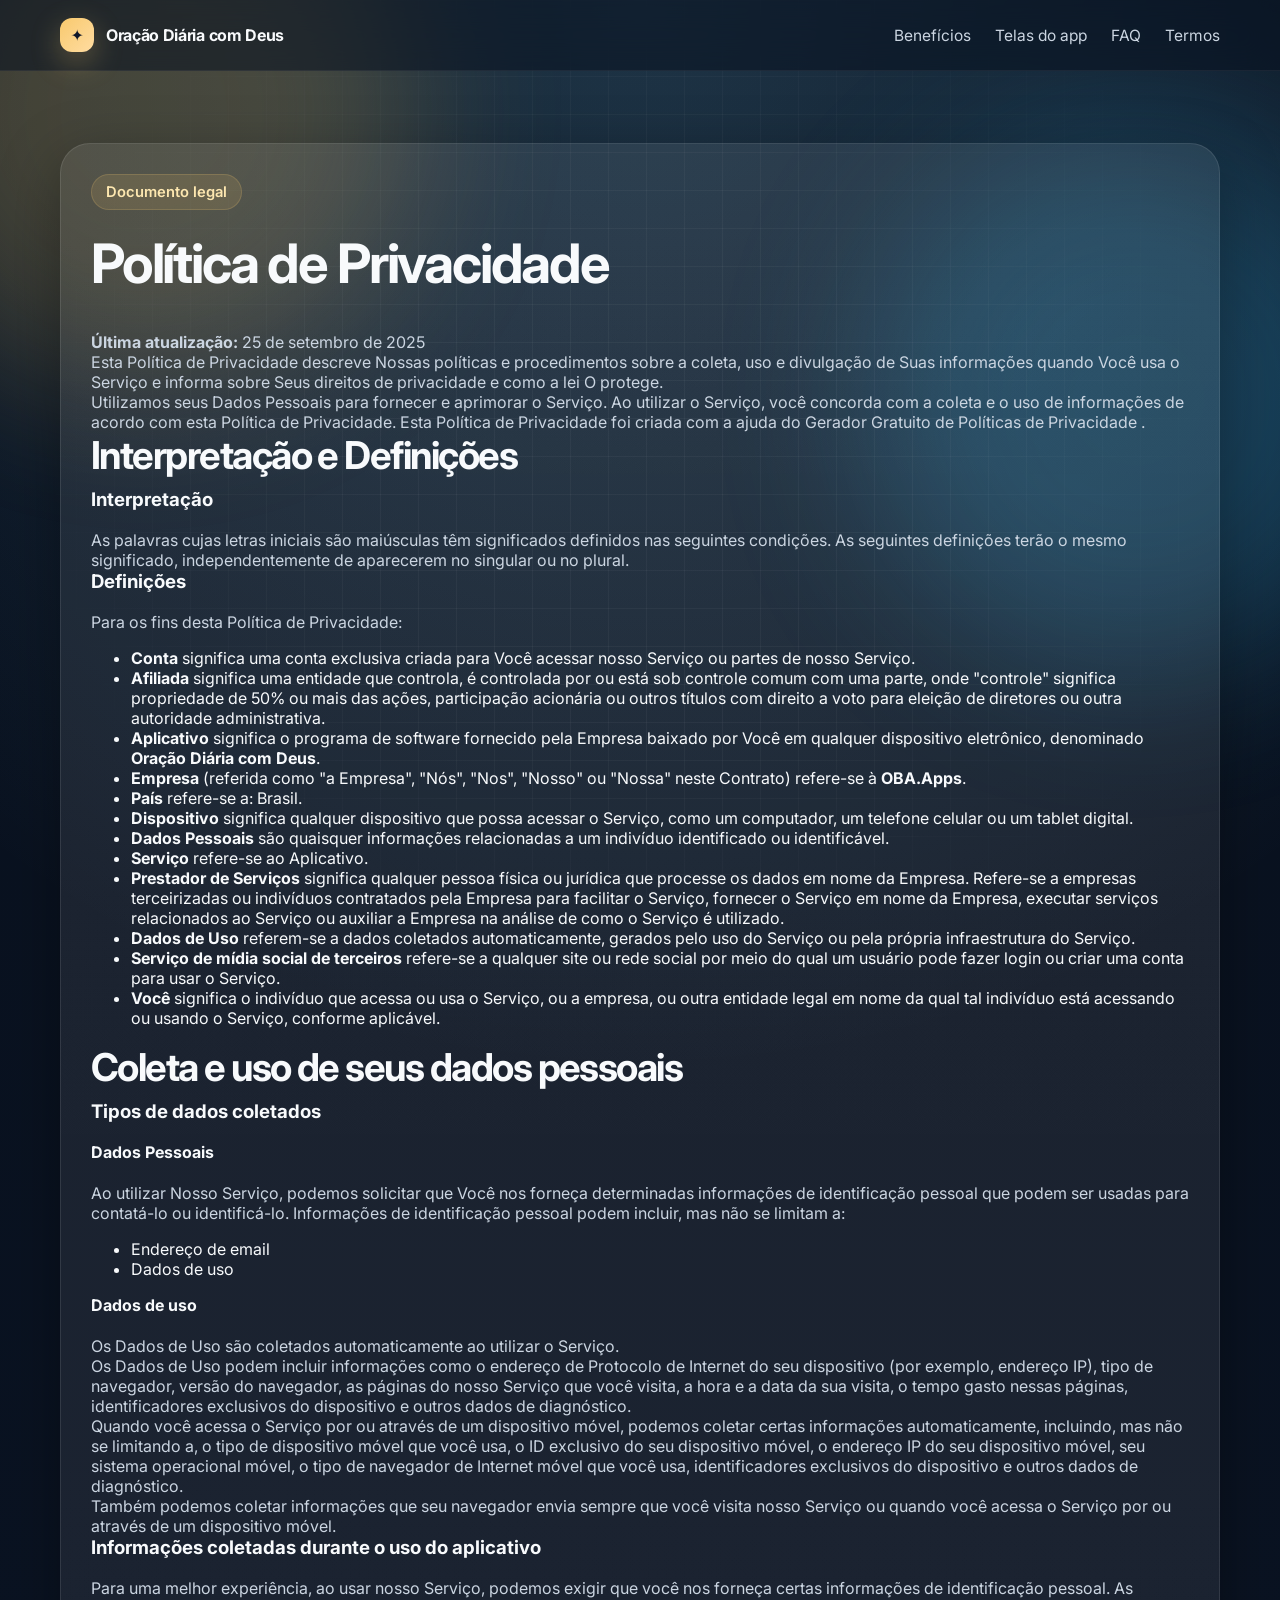
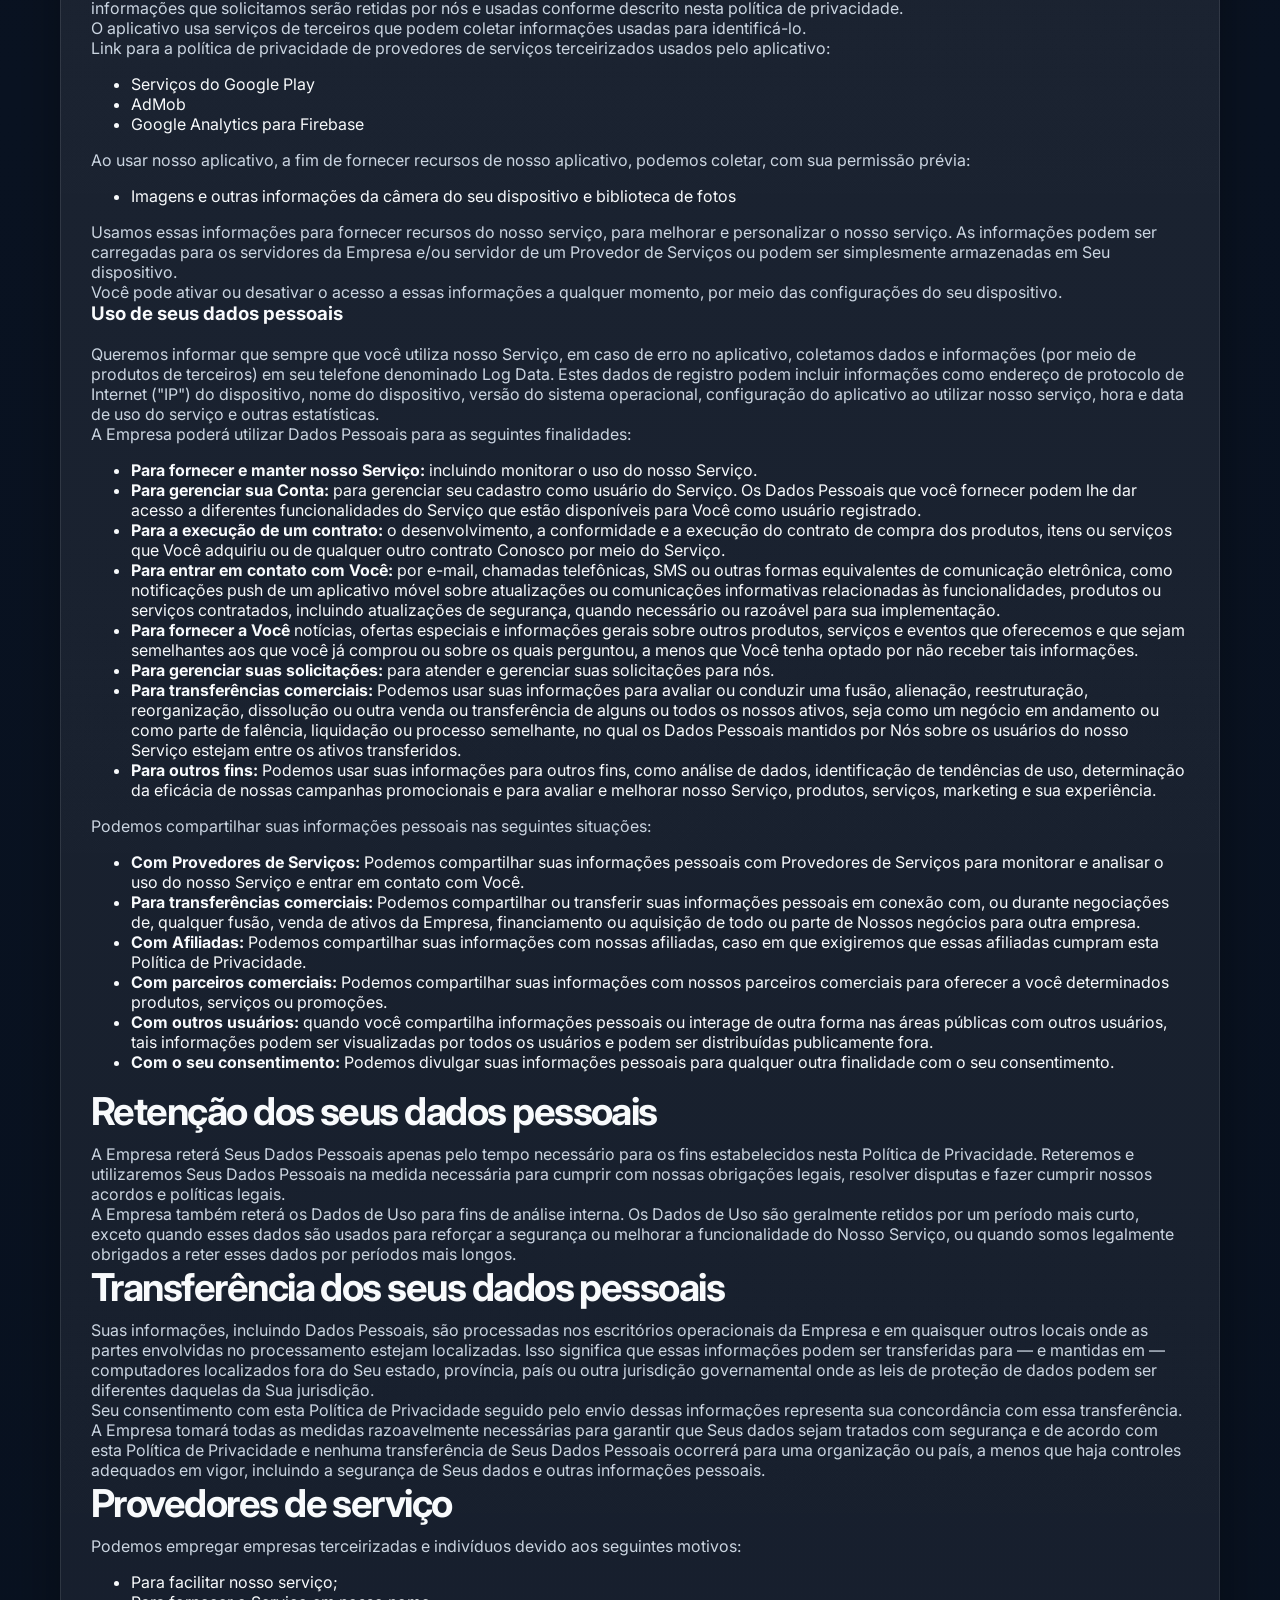
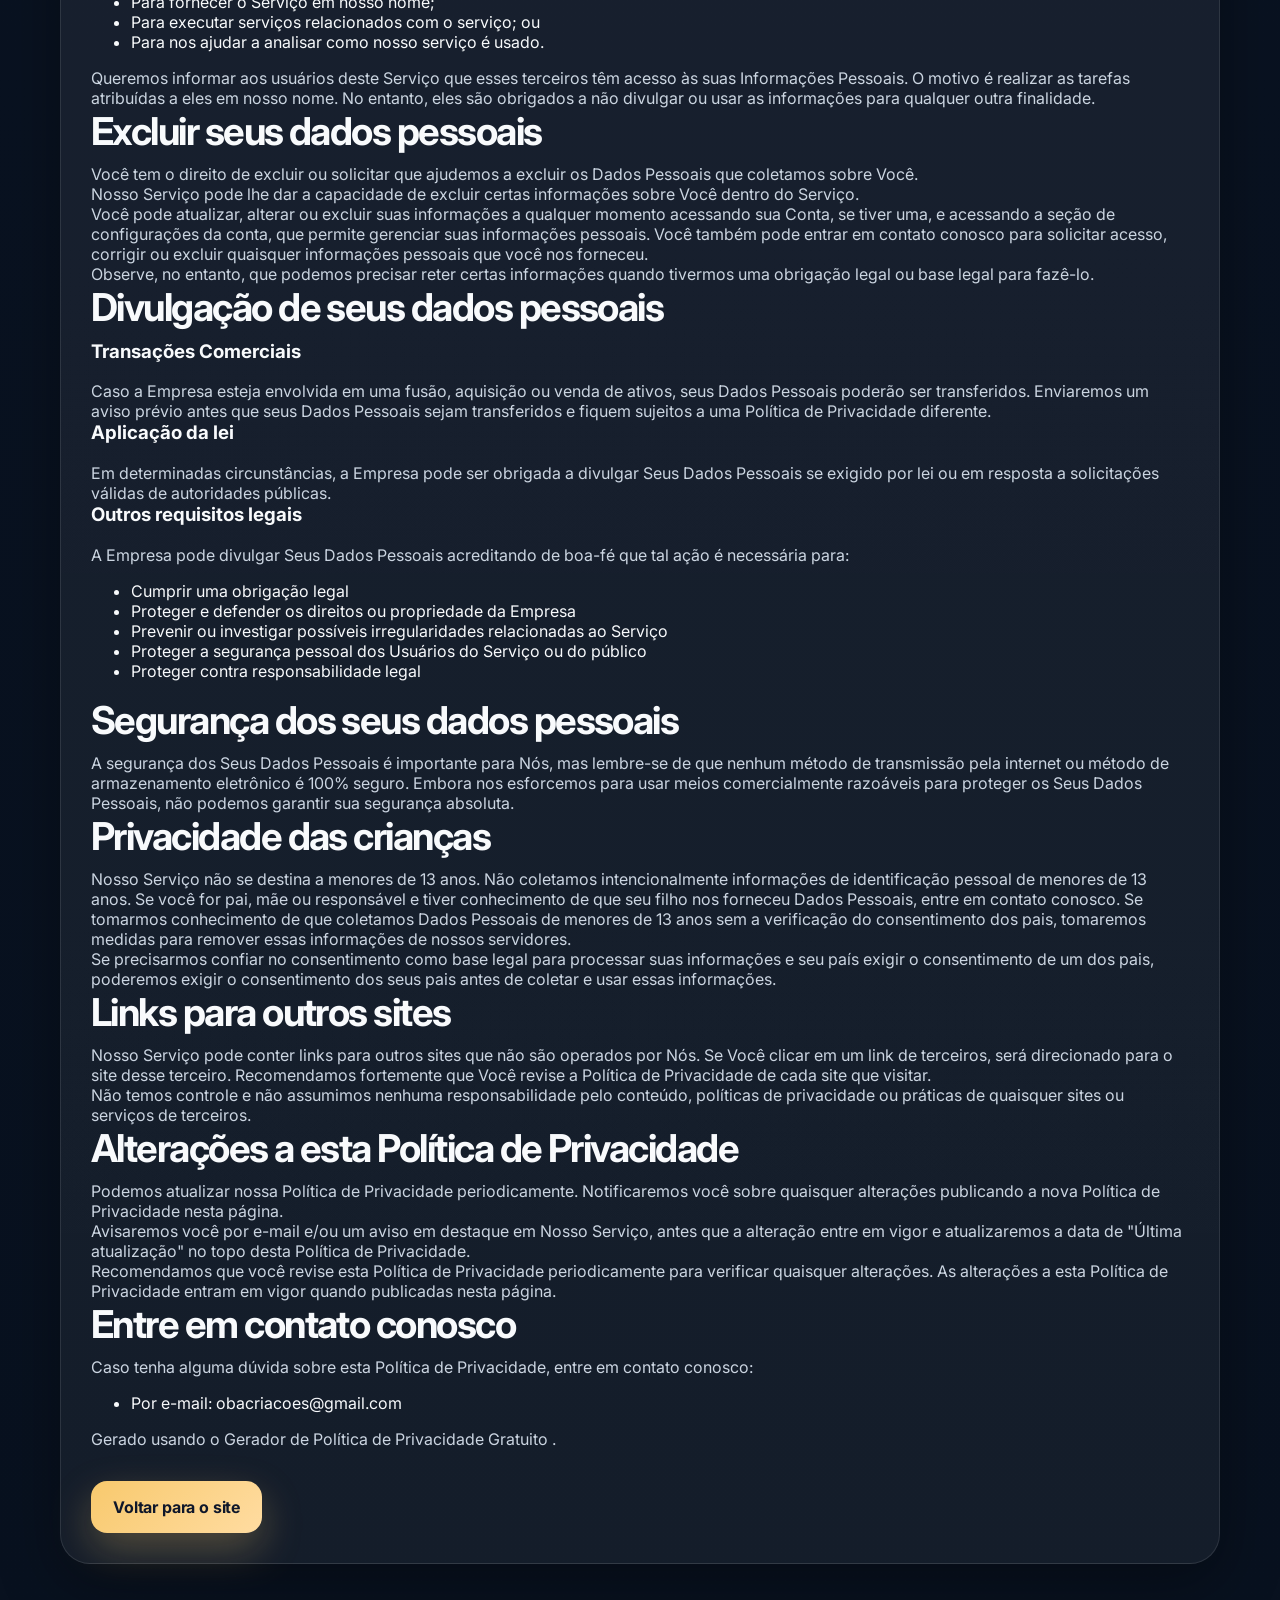
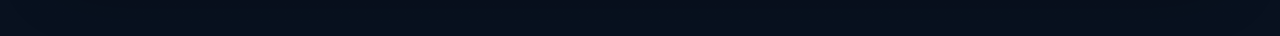
==== privacy-policy.html @ 7b82adb4 "Add files via upload" ====
<!DOCTYPE html>
<html lang="pt-BR">

<head>
  <meta charset="UTF-8" />
  <meta name="viewport" content="width=device-width, initial-scale=1.0" />

  <title>Política de Privacidade | Oração Diária com Deus</title>
  <meta name="description"
    content="Leia a Política de Privacidade do aplicativo Oração Diária com Deus. Saiba como dados pessoais, dados de uso, publicidade, serviços de terceiros e segurança são tratados." />
  <meta name="robots" content="index, follow, max-image-preview:large" />
  <meta name="theme-color" content="#0f172a" />
  <link rel="canonical" href="https://oracaodiariacomdeus.com.br/privacy-policy.html" />

  <meta property="og:locale" content="pt_BR" />
  <meta property="og:type" content="article" />
  <meta property="og:site_name" content="Oração Diária com Deus" />
  <meta property="og:title" content="Política de Privacidade | Oração Diária com Deus" />
  <meta property="og:description"
    content="Consulte a Política de Privacidade do aplicativo Oração Diária com Deus." />
  <meta property="og:url" content="https://oracaodiariacomdeus.com.br/privacy-policy.html" />
  <meta property="og:image" content="https://oracaodiariacomdeus.com.br/images/og-cover.jpg" />
  <meta property="og:image:alt" content="Política de Privacidade do aplicativo Oração Diária com Deus" />

  <meta name="twitter:card" content="summary_large_image" />
  <meta name="twitter:title" content="Política de Privacidade | Oração Diária com Deus" />
  <meta name="twitter:description"
    content="Leia a Política de Privacidade do aplicativo Oração Diária com Deus." />
  <meta name="twitter:image" content="https://oracaodiariacomdeus.com.br/images/og-cover.jpg" />

  <link rel="preconnect" href="https://fonts.googleapis.com" />
  <link rel="preconnect" href="https://fonts.gstatic.com" crossorigin />
  <link href="https://fonts.googleapis.com/css2?family=Inter:wght@400;500;600;700;800&display=swap" rel="stylesheet" />
  <link rel="stylesheet" href="styles.css" />

  <script type="application/ld+json">
  {
    "@context": "https://schema.org",
    "@type": "PrivacyPolicy",
    "name": "Política de Privacidade - Oração Diária com Deus",
    "url": "https://oracaodiariacomdeus.com.br/privacy-policy.html",
    "dateModified": "2025-09-25",
    "inLanguage": "pt-BR",
    "isPartOf": {
      "@type": "WebSite",
      "name": "Oração Diária com Deus",
      "url": "https://oracaodiariacomdeus.com.br/"
    },
    "about": {
      "@type": "SoftwareApplication",
      "name": "Oração Diária com Deus",
      "applicationCategory": "LifestyleApplication",
      "operatingSystem": "Android",
      "downloadUrl": "https://play.google.com/store/apps/details?id=com.obacriacoes.oracaodamanha"
    },
    "publisher": {
      "@type": "Organization",
      "name": "OBA.Apps"
    }
  }
  </script>
</head>

<body>
  <div class="bg-orb orb-1"></div>
  <div class="bg-orb orb-2"></div>
  <div class="bg-grid"></div>

  <header class="site-header">
    <div class="container nav">
      <a href="index.html" class="brand" aria-label="Voltar para a página inicial">
        <span class="brand-mark">✦</span>
        <span>Oração Diária com Deus</span>
      </a>
      <nav aria-label="Navegação principal">
        <a href="index.html#beneficios">Benefícios</a>
        <a href="index.html#screens">Telas do app</a>
        <a href="index.html#faq">FAQ</a>
        <a href="terms.html">Termos</a>
      </nav>
    </div>
  </header>

  <main class="section container" style="padding-top: 72px; padding-bottom: 72px;">
    <div class="cta" style="display:block;">
      <span class="eyebrow">Documento legal</span>
      <h1 style="font-size: clamp(2rem, 5vw, 3.4rem); letter-spacing: -0.04em;">Política de Privacidade</h1>

      <p><strong>Última atualização:</strong> 25 de setembro de 2025</p>

      <p>
        Esta Política de Privacidade descreve Nossas políticas e procedimentos sobre a coleta, uso e divulgação
        de Suas informações quando Você usa o Serviço e informa sobre Seus direitos de privacidade e como a lei O protege.
      </p>

      <p>
        Utilizamos seus Dados Pessoais para fornecer e aprimorar o Serviço. Ao utilizar o Serviço, você concorda
        com a coleta e o uso de informações de acordo com esta Política de Privacidade. Esta Política de Privacidade
        foi criada com a ajuda do
        <a href="https://www.freeprivacypolicy.com/free-privacy-policy-generator/" target="_blank" rel="noopener noreferrer">
          Gerador Gratuito de Políticas de Privacidade
        </a>.
      </p>

      <h2>Interpretação e Definições</h2>

      <h3>Interpretação</h3>
      <p>
        As palavras cujas letras iniciais são maiúsculas têm significados definidos nas seguintes condições.
        As seguintes definições terão o mesmo significado, independentemente de aparecerem no singular ou no plural.
      </p>

      <h3>Definições</h3>
      <p>Para os fins desta Política de Privacidade:</p>
      <ul>
        <li><strong>Conta</strong> significa uma conta exclusiva criada para Você acessar nosso Serviço ou partes de nosso Serviço.</li>
        <li><strong>Afiliada</strong> significa uma entidade que controla, é controlada por ou está sob controle comum com uma parte, onde "controle" significa propriedade de 50% ou mais das ações, participação acionária ou outros títulos com direito a voto para eleição de diretores ou outra autoridade administrativa.</li>
        <li><strong>Aplicativo</strong> significa o programa de software fornecido pela Empresa baixado por Você em qualquer dispositivo eletrônico, denominado <strong>Oração Diária com Deus</strong>.</li>
        <li><strong>Empresa</strong> (referida como "a Empresa", "Nós", "Nos", "Nosso" ou "Nossa" neste Contrato) refere-se à <strong>OBA.Apps</strong>.</li>
        <li><strong>País</strong> refere-se a: Brasil.</li>
        <li><strong>Dispositivo</strong> significa qualquer dispositivo que possa acessar o Serviço, como um computador, um telefone celular ou um tablet digital.</li>
        <li><strong>Dados Pessoais</strong> são quaisquer informações relacionadas a um indivíduo identificado ou identificável.</li>
        <li><strong>Serviço</strong> refere-se ao Aplicativo.</li>
        <li><strong>Prestador de Serviços</strong> significa qualquer pessoa física ou jurídica que processe os dados em nome da Empresa. Refere-se a empresas terceirizadas ou indivíduos contratados pela Empresa para facilitar o Serviço, fornecer o Serviço em nome da Empresa, executar serviços relacionados ao Serviço ou auxiliar a Empresa na análise de como o Serviço é utilizado.</li>
        <li><strong>Dados de Uso</strong> referem-se a dados coletados automaticamente, gerados pelo uso do Serviço ou pela própria infraestrutura do Serviço.</li>
        <li><strong>Serviço de mídia social de terceiros</strong> refere-se a qualquer site ou rede social por meio do qual um usuário pode fazer login ou criar uma conta para usar o Serviço.</li>
        <li><strong>Você</strong> significa o indivíduo que acessa ou usa o Serviço, ou a empresa, ou outra entidade legal em nome da qual tal indivíduo está acessando ou usando o Serviço, conforme aplicável.</li>
      </ul>

      <h2>Coleta e uso de seus dados pessoais</h2>

      <h3>Tipos de dados coletados</h3>

      <h4>Dados Pessoais</h4>
      <p>
        Ao utilizar Nosso Serviço, podemos solicitar que Você nos forneça determinadas informações de identificação pessoal
        que podem ser usadas para contatá-lo ou identificá-lo. Informações de identificação pessoal podem incluir,
        mas não se limitam a:
      </p>
      <ul>
        <li>Endereço de email</li>
        <li>Dados de uso</li>
      </ul>

      <h4>Dados de uso</h4>
      <p>Os Dados de Uso são coletados automaticamente ao utilizar o Serviço.</p>

      <p>
        Os Dados de Uso podem incluir informações como o endereço de Protocolo de Internet do seu dispositivo
        (por exemplo, endereço IP), tipo de navegador, versão do navegador, as páginas do nosso Serviço que você visita,
        a hora e a data da sua visita, o tempo gasto nessas páginas, identificadores exclusivos do dispositivo
        e outros dados de diagnóstico.
      </p>

      <p>
        Quando você acessa o Serviço por ou através de um dispositivo móvel, podemos coletar certas informações automaticamente,
        incluindo, mas não se limitando a, o tipo de dispositivo móvel que você usa, o ID exclusivo do seu dispositivo móvel,
        o endereço IP do seu dispositivo móvel, seu sistema operacional móvel, o tipo de navegador de Internet móvel que você usa,
        identificadores exclusivos do dispositivo e outros dados de diagnóstico.
      </p>

      <p>
        Também podemos coletar informações que seu navegador envia sempre que você visita nosso Serviço ou quando
        você acessa o Serviço por ou através de um dispositivo móvel.
      </p>

      <h3>Informações coletadas durante o uso do aplicativo</h3>
      <p>
        Para uma melhor experiência, ao usar nosso Serviço, podemos exigir que você nos forneça certas informações de
        identificação pessoal. As informações que solicitamos serão retidas por nós e usadas conforme descrito nesta política
        de privacidade.
      </p>

      <p>
        O aplicativo usa serviços de terceiros que podem coletar informações usadas para identificá-lo.
      </p>

      <p>Link para a política de privacidade de provedores de serviços terceirizados usados pelo aplicativo:</p>
      <ul>
        <li><a href="https://www.google.com/policies/privacy/" target="_blank" rel="noopener noreferrer">Serviços do Google Play</a></li>
        <li><a href="https://support.google.com/admob/answer/6128543?hl=en" target="_blank" rel="noopener noreferrer">AdMob</a></li>
        <li><a href="https://firebase.google.com/policies/analytics" target="_blank" rel="noopener noreferrer">Google Analytics para Firebase</a></li>
      </ul>

      <p>
        Ao usar nosso aplicativo, a fim de fornecer recursos de nosso aplicativo, podemos coletar, com sua permissão prévia:
      </p>
      <ul>
        <li>Imagens e outras informações da câmera do seu dispositivo e biblioteca de fotos</li>
      </ul>

      <p>
        Usamos essas informações para fornecer recursos do nosso serviço, para melhorar e personalizar o nosso serviço.
        As informações podem ser carregadas para os servidores da Empresa e/ou servidor de um Provedor de Serviços
        ou podem ser simplesmente armazenadas em Seu dispositivo.
      </p>

      <p>
        Você pode ativar ou desativar o acesso a essas informações a qualquer momento, por meio das configurações do seu dispositivo.
      </p>

      <h3>Uso de seus dados pessoais</h3>
      <p>
        Queremos informar que sempre que você utiliza nosso Serviço, em caso de erro no aplicativo, coletamos dados e informações
        (por meio de produtos de terceiros) em seu telefone denominado Log Data. Estes dados de registro podem incluir informações
        como endereço de protocolo de Internet ("IP") do dispositivo, nome do dispositivo, versão do sistema operacional,
        configuração do aplicativo ao utilizar nosso serviço, hora e data de uso do serviço e outras estatísticas.
      </p>

      <p>A Empresa poderá utilizar Dados Pessoais para as seguintes finalidades:</p>
      <ul>
        <li><strong>Para fornecer e manter nosso Serviço:</strong> incluindo monitorar o uso do nosso Serviço.</li>
        <li><strong>Para gerenciar sua Conta:</strong> para gerenciar seu cadastro como usuário do Serviço. Os Dados Pessoais que você fornecer podem lhe dar acesso a diferentes funcionalidades do Serviço que estão disponíveis para Você como usuário registrado.</li>
        <li><strong>Para a execução de um contrato:</strong> o desenvolvimento, a conformidade e a execução do contrato de compra dos produtos, itens ou serviços que Você adquiriu ou de qualquer outro contrato Conosco por meio do Serviço.</li>
        <li><strong>Para entrar em contato com Você:</strong> por e-mail, chamadas telefônicas, SMS ou outras formas equivalentes de comunicação eletrônica, como notificações push de um aplicativo móvel sobre atualizações ou comunicações informativas relacionadas às funcionalidades, produtos ou serviços contratados, incluindo atualizações de segurança, quando necessário ou razoável para sua implementação.</li>
        <li><strong>Para fornecer a Você</strong> notícias, ofertas especiais e informações gerais sobre outros produtos, serviços e eventos que oferecemos e que sejam semelhantes aos que você já comprou ou sobre os quais perguntou, a menos que Você tenha optado por não receber tais informações.</li>
        <li><strong>Para gerenciar suas solicitações:</strong> para atender e gerenciar suas solicitações para nós.</li>
        <li><strong>Para transferências comerciais:</strong> Podemos usar suas informações para avaliar ou conduzir uma fusão, alienação, reestruturação, reorganização, dissolução ou outra venda ou transferência de alguns ou todos os nossos ativos, seja como um negócio em andamento ou como parte de falência, liquidação ou processo semelhante, no qual os Dados Pessoais mantidos por Nós sobre os usuários do nosso Serviço estejam entre os ativos transferidos.</li>
        <li><strong>Para outros fins:</strong> Podemos usar suas informações para outros fins, como análise de dados, identificação de tendências de uso, determinação da eficácia de nossas campanhas promocionais e para avaliar e melhorar nosso Serviço, produtos, serviços, marketing e sua experiência.</li>
      </ul>

      <p>Podemos compartilhar suas informações pessoais nas seguintes situações:</p>
      <ul>
        <li><strong>Com Provedores de Serviços:</strong> Podemos compartilhar suas informações pessoais com Provedores de Serviços para monitorar e analisar o uso do nosso Serviço e entrar em contato com Você.</li>
        <li><strong>Para transferências comerciais:</strong> Podemos compartilhar ou transferir suas informações pessoais em conexão com, ou durante negociações de, qualquer fusão, venda de ativos da Empresa, financiamento ou aquisição de todo ou parte de Nossos negócios para outra empresa.</li>
        <li><strong>Com Afiliadas:</strong> Podemos compartilhar suas informações com nossas afiliadas, caso em que exigiremos que essas afiliadas cumpram esta Política de Privacidade.</li>
        <li><strong>Com parceiros comerciais:</strong> Podemos compartilhar suas informações com nossos parceiros comerciais para oferecer a você determinados produtos, serviços ou promoções.</li>
        <li><strong>Com outros usuários:</strong> quando você compartilha informações pessoais ou interage de outra forma nas áreas públicas com outros usuários, tais informações podem ser visualizadas por todos os usuários e podem ser distribuídas publicamente fora.</li>
        <li><strong>Com o seu consentimento:</strong> Podemos divulgar suas informações pessoais para qualquer outra finalidade com o seu consentimento.</li>
      </ul>

      <h2>Retenção dos seus dados pessoais</h2>
      <p>
        A Empresa reterá Seus Dados Pessoais apenas pelo tempo necessário para os fins estabelecidos nesta Política de Privacidade.
        Reteremos e utilizaremos Seus Dados Pessoais na medida necessária para cumprir com nossas obrigações legais,
        resolver disputas e fazer cumprir nossos acordos e políticas legais.
      </p>

      <p>
        A Empresa também reterá os Dados de Uso para fins de análise interna. Os Dados de Uso são geralmente retidos por
        um período mais curto, exceto quando esses dados são usados para reforçar a segurança ou melhorar a funcionalidade
        do Nosso Serviço, ou quando somos legalmente obrigados a reter esses dados por períodos mais longos.
      </p>

      <h2>Transferência dos seus dados pessoais</h2>
      <p>
        Suas informações, incluindo Dados Pessoais, são processadas nos escritórios operacionais da Empresa e em quaisquer
        outros locais onde as partes envolvidas no processamento estejam localizadas. Isso significa que essas informações
        podem ser transferidas para — e mantidas em — computadores localizados fora do Seu estado, província, país ou outra
        jurisdição governamental onde as leis de proteção de dados podem ser diferentes daquelas da Sua jurisdição.
      </p>

      <p>
        Seu consentimento com esta Política de Privacidade seguido pelo envio dessas informações representa sua concordância
        com essa transferência.
      </p>

      <p>
        A Empresa tomará todas as medidas razoavelmente necessárias para garantir que Seus dados sejam tratados com segurança
        e de acordo com esta Política de Privacidade e nenhuma transferência de Seus Dados Pessoais ocorrerá para uma organização
        ou país, a menos que haja controles adequados em vigor, incluindo a segurança de Seus dados e outras informações pessoais.
      </p>

      <h2>Provedores de serviço</h2>
      <p>Podemos empregar empresas terceirizadas e indivíduos devido aos seguintes motivos:</p>
      <ul>
        <li>Para facilitar nosso serviço;</li>
        <li>Para fornecer o Serviço em nosso nome;</li>
        <li>Para executar serviços relacionados com o serviço; ou</li>
        <li>Para nos ajudar a analisar como nosso serviço é usado.</li>
      </ul>

      <p>
        Queremos informar aos usuários deste Serviço que esses terceiros têm acesso às suas Informações Pessoais.
        O motivo é realizar as tarefas atribuídas a eles em nosso nome. No entanto, eles são obrigados a não divulgar
        ou usar as informações para qualquer outra finalidade.
      </p>

      <h2>Excluir seus dados pessoais</h2>
      <p>
        Você tem o direito de excluir ou solicitar que ajudemos a excluir os Dados Pessoais que coletamos sobre Você.
      </p>

      <p>
        Nosso Serviço pode lhe dar a capacidade de excluir certas informações sobre Você dentro do Serviço.
      </p>

      <p>
        Você pode atualizar, alterar ou excluir suas informações a qualquer momento acessando sua Conta, se tiver uma,
        e acessando a seção de configurações da conta, que permite gerenciar suas informações pessoais.
        Você também pode entrar em contato conosco para solicitar acesso, corrigir ou excluir quaisquer informações
        pessoais que você nos forneceu.
      </p>

      <p>
        Observe, no entanto, que podemos precisar reter certas informações quando tivermos uma obrigação legal
        ou base legal para fazê-lo.
      </p>

      <h2>Divulgação de seus dados pessoais</h2>

      <h3>Transações Comerciais</h3>
      <p>
        Caso a Empresa esteja envolvida em uma fusão, aquisição ou venda de ativos, seus Dados Pessoais poderão ser transferidos.
        Enviaremos um aviso prévio antes que seus Dados Pessoais sejam transferidos e fiquem sujeitos a uma Política
        de Privacidade diferente.
      </p>

      <h3>Aplicação da lei</h3>
      <p>
        Em determinadas circunstâncias, a Empresa pode ser obrigada a divulgar Seus Dados Pessoais se exigido por lei
        ou em resposta a solicitações válidas de autoridades públicas.
      </p>

      <h3>Outros requisitos legais</h3>
      <p>
        A Empresa pode divulgar Seus Dados Pessoais acreditando de boa-fé que tal ação é necessária para:
      </p>
      <ul>
        <li>Cumprir uma obrigação legal</li>
        <li>Proteger e defender os direitos ou propriedade da Empresa</li>
        <li>Prevenir ou investigar possíveis irregularidades relacionadas ao Serviço</li>
        <li>Proteger a segurança pessoal dos Usuários do Serviço ou do público</li>
        <li>Proteger contra responsabilidade legal</li>
      </ul>

      <h2>Segurança dos seus dados pessoais</h2>
      <p>
        A segurança dos Seus Dados Pessoais é importante para Nós, mas lembre-se de que nenhum método de transmissão
        pela internet ou método de armazenamento eletrônico é 100% seguro. Embora nos esforcemos para usar meios
        comercialmente razoáveis para proteger os Seus Dados Pessoais, não podemos garantir sua segurança absoluta.
      </p>

      <h2>Privacidade das crianças</h2>
      <p>
        Nosso Serviço não se destina a menores de 13 anos. Não coletamos intencionalmente informações de identificação
        pessoal de menores de 13 anos. Se você for pai, mãe ou responsável e tiver conhecimento de que seu filho
        nos forneceu Dados Pessoais, entre em contato conosco. Se tomarmos conhecimento de que coletamos Dados Pessoais
        de menores de 13 anos sem a verificação do consentimento dos pais, tomaremos medidas para remover essas informações
        de nossos servidores.
      </p>

      <p>
        Se precisarmos confiar no consentimento como base legal para processar suas informações e seu país exigir
        o consentimento de um dos pais, poderemos exigir o consentimento dos seus pais antes de coletar e usar essas informações.
      </p>

      <h2>Links para outros sites</h2>
      <p>
        Nosso Serviço pode conter links para outros sites que não são operados por Nós. Se Você clicar em um link de terceiros,
        será direcionado para o site desse terceiro. Recomendamos fortemente que Você revise a Política de Privacidade
        de cada site que visitar.
      </p>

      <p>
        Não temos controle e não assumimos nenhuma responsabilidade pelo conteúdo, políticas de privacidade
        ou práticas de quaisquer sites ou serviços de terceiros.
      </p>

      <h2>Alterações a esta Política de Privacidade</h2>
      <p>
        Podemos atualizar nossa Política de Privacidade periodicamente. Notificaremos você sobre quaisquer alterações
        publicando a nova Política de Privacidade nesta página.
      </p>

      <p>
        Avisaremos você por e-mail e/ou um aviso em destaque em Nosso Serviço, antes que a alteração entre em vigor
        e atualizaremos a data de "Última atualização" no topo desta Política de Privacidade.
      </p>

      <p>
        Recomendamos que você revise esta Política de Privacidade periodicamente para verificar quaisquer alterações.
        As alterações a esta Política de Privacidade entram em vigor quando publicadas nesta página.
      </p>

      <h2>Entre em contato conosco</h2>
      <p>Caso tenha alguma dúvida sobre esta Política de Privacidade, entre em contato conosco:</p>
      <ul>
        <li>Por e-mail: <a href="mailto:obacriacoes@gmail.com">obacriacoes@gmail.com</a></li>
      </ul>

      <p>
        Gerado usando
        <a href="https://www.freeprivacypolicy.com/free-privacy-policy-generator/" target="_blank" rel="noopener noreferrer">
          o Gerador de Política de Privacidade Gratuito
        </a>.
      </p>

      <p style="margin-top: 32px;">
        <a class="btn btn-primary" href="index.html">Voltar para o site</a>
      </p>
    </div>
  </main>
</body>

</html>
---- styles.css ----
:root {
  --bg: #08111f;
  --bg-soft: rgba(255,255,255,0.06);
  --card: rgba(255,255,255,0.08);
  --card-strong: rgba(255,255,255,0.12);
  --text: #f8fafc;
  --muted: #cbd5e1;
  --line: rgba(255,255,255,0.1);
  --primary: #f8c96d;
  --primary-2: #ffdca1;
  --accent: #7dd3fc;
  --shadow: 0 18px 60px rgba(0, 0, 0, 0.35);
  --radius-xl: 28px;
  --radius-lg: 22px;
  --radius-md: 16px;
  --container: 1160px;
}

* { box-sizing: border-box; }
html { scroll-behavior: smooth; }
body {
  margin: 0;
  font-family: 'Inter', system-ui, -apple-system, BlinkMacSystemFont, 'Segoe UI', sans-serif;
  background:
    radial-gradient(circle at top, rgba(125, 211, 252, 0.18), transparent 22%),
    linear-gradient(180deg, #09111e 0%, #0a1322 35%, #08111f 100%);
  color: var(--text);
  min-height: 100vh;
  overflow-x: hidden;
}

a { color: inherit; text-decoration: none; }
img { max-width: 100%; display: block; }
.container { width: min(calc(100% - 40px), var(--container)); margin: 0 auto; position: relative; z-index: 2; }

.bg-grid {
  position: fixed;
  inset: 0;
  background-image:
    linear-gradient(rgba(255,255,255,0.04) 1px, transparent 1px),
    linear-gradient(90deg, rgba(255,255,255,0.04) 1px, transparent 1px);
  background-size: 38px 38px;
  mask-image: radial-gradient(circle at center, black 35%, transparent 82%);
  pointer-events: none;
  z-index: 0;
}

.bg-orb {
  position: fixed;
  width: 34rem;
  height: 34rem;
  border-radius: 999px;
  filter: blur(80px);
  opacity: 0.22;
  z-index: 0;
  pointer-events: none;
}
.orb-1 { top: -10rem; left: -8rem; background: #f6c35a; }
.orb-2 { right: -8rem; top: 8rem; background: #38bdf8; }

.site-header {
  position: sticky;
  top: 0;
  z-index: 10;
  backdrop-filter: blur(16px);
  background: rgba(8, 17, 31, 0.55);
  border-bottom: 1px solid rgba(255,255,255,0.06);
}

.nav {
  display: flex;
  align-items: center;
  justify-content: space-between;
  padding: 18px 0;
}

.brand {
  display: inline-flex;
  align-items: center;
  gap: 12px;
  font-weight: 700;
  letter-spacing: -0.02em;
}

.brand-mark {
  display: inline-grid;
  place-items: center;
  width: 34px;
  height: 34px;
  border-radius: 12px;
  color: #0f172a;
  background: linear-gradient(135deg, var(--primary), var(--primary-2));
  box-shadow: 0 10px 30px rgba(248, 201, 109, 0.3);
}

nav {
  display: flex;
  gap: 24px;
  color: var(--muted);
  font-size: 0.97rem;
}

nav a:hover { color: var(--text); }

.hero {
  display: grid;
  grid-template-columns: 1.08fr 0.92fr;
  gap: 36px;
  align-items: center;
  padding: 84px 0 48px;
}

.eyebrow {
  display: inline-flex;
  padding: 8px 14px;
  border-radius: 999px;
  background: rgba(248, 201, 109, 0.12);
  border: 1px solid rgba(248, 201, 109, 0.18);
  color: #fde7b0;
  font-weight: 600;
  font-size: 0.92rem;
  margin-bottom: 20px;
}

h1, h2, h3, h4, p { margin-top: 0; }
.hero h1 {
  font-size: clamp(2.7rem, 5vw, 5rem);
  line-height: 0.98;
  letter-spacing: -0.05em;
  max-width: 12ch;
  margin-bottom: 18px;
}

.lead {
  color: var(--muted);
  font-size: 1.08rem;
  line-height: 1.8;
  max-width: 60ch;
  margin-bottom: 28px;
}

.hero-actions {
  display: flex;
  gap: 14px;
  flex-wrap: wrap;
  margin-bottom: 26px;
}

.btn {
  display: inline-flex;
  align-items: center;
  justify-content: center;
  min-height: 52px;
  padding: 0 22px;
  border-radius: 16px;
  font-weight: 700;
  letter-spacing: -0.01em;
  transition: transform .2s ease, box-shadow .2s ease, border-color .2s ease;
}
.btn:hover { transform: translateY(-2px); }
.btn-primary {
  color: #0f172a;
  background: linear-gradient(135deg, var(--primary), var(--primary-2));
  box-shadow: 0 16px 40px rgba(248, 201, 109, 0.28);
}
.btn-secondary {
  color: var(--text);
  background: rgba(255,255,255,0.04);
  border: 1px solid rgba(255,255,255,0.1);
}

.mini-stats {
  display: grid;
  grid-template-columns: repeat(3, 1fr);
  gap: 14px;
  max-width: 720px;
}

.mini-stats div,
.card,
.step,
.trust-card,
.cta,
.faq-item,
.shot {
  background: linear-gradient(180deg, rgba(255,255,255,0.08), rgba(255,255,255,0.05));
  border: 1px solid var(--line);
  box-shadow: var(--shadow);
}

.mini-stats div {
  padding: 16px 18px;
  border-radius: 20px;
}
.mini-stats strong { display: block; margin-bottom: 5px; font-size: 0.98rem; }
.mini-stats span { color: var(--muted); font-size: 0.9rem; }

.hero-visual {
  position: relative;
  min-height: 600px;
  display: grid;
  place-items: center;
}

.phone {
  position: absolute;
  width: 310px;
  height: 620px;
  border-radius: 44px;
  border: 1px solid rgba(255,255,255,0.14);
  background: linear-gradient(180deg, rgba(255,255,255,0.12), rgba(255,255,255,0.04));
  box-shadow: var(--shadow);
}
.phone-back {
  transform: translate(70px, 20px) rotate(10deg);
  opacity: 0.6;
  background: linear-gradient(180deg, rgba(125, 211, 252, 0.25), rgba(255,255,255,0.03));
}
.phone-front {
  overflow: hidden;
  background:
    linear-gradient(180deg, rgba(255,255,255,0.12), rgba(255,255,255,0.06)),
    radial-gradient(circle at top, rgba(248, 201, 109, 0.22), transparent 36%),
    linear-gradient(180deg, #0f1a2c 0%, #0d1728 100%);
}
.phone-notch {
  width: 128px;
  height: 24px;
  background: rgba(0,0,0,0.35);
  border-radius: 0 0 18px 18px;
  margin: 0 auto;
}
.screen-content {
  padding: 26px 24px 22px;
  display: flex;
  flex-direction: column;
  height: calc(100% - 24px);
}
.screen-badge {
  align-self: flex-start;
  margin-top: 10px;
  font-size: 0.86rem;
  padding: 7px 12px;
  border-radius: 999px;
  background: rgba(255,255,255,0.08);
  border: 1px solid rgba(255,255,255,0.12);
  color: #e5eefc;
}
.screen-content h3 { margin: 20px 0 12px; font-size: 1.6rem; letter-spacing: -0.03em; }
.screen-verse {
  color: #d8e1f1;
  font-size: 0.98rem;
  line-height: 1.75;
  margin-bottom: 24px;
}
.screen-card {
  padding: 16px;
  border-radius: 20px;
  background: rgba(255,255,255,0.08);
  border: 1px solid rgba(255,255,255,0.1);
  display: flex;
  justify-content: space-between;
  align-items: center;
  margin-bottom: 12px;
}
.screen-card.alt { background: rgba(248, 201, 109, 0.12); }
.screen-card small { color: var(--muted); }
.screen-footer {
  margin-top: auto;
  padding: 18px;
  border-radius: 20px;
  background: linear-gradient(135deg, rgba(248, 201, 109, 0.24), rgba(125, 211, 252, 0.2));
  border: 1px solid rgba(255,255,255,0.12);
  text-align: center;
  font-weight: 600;
}

.section {
  padding: 56px 0;
}
.section-soft {
  padding: 64px 0;
}
.section-heading {
  max-width: 760px;
  margin-bottom: 28px;
}
.section-heading h2 {
  font-size: clamp(2rem, 4vw, 3.25rem);
  line-height: 1.05;
  letter-spacing: -0.045em;
  margin-bottom: 14px;
}
.section-heading p {
  color: var(--muted);
  line-height: 1.75;
}

.trust-card {
  padding: 26px 28px;
  border-radius: 24px;
  display: grid;
  gap: 10px;
}
.trust-card span { color: #f4ddb2; font-weight: 600; }
.trust-card strong { font-size: 1.2rem; letter-spacing: -0.03em; }

.feature-grid {
  display: grid;
  grid-template-columns: repeat(3, 1fr);
  gap: 18px;
}
.card {
  padding: 24px;
  border-radius: var(--radius-lg);
}
.icon {
  width: 52px;
  height: 52px;
  border-radius: 16px;
  display: grid;
  place-items: center;
  font-size: 1.45rem;
  background: rgba(255,255,255,0.08);
  margin-bottom: 18px;
}
.card h3 {
  font-size: 1.2rem;
  letter-spacing: -0.03em;
  margin-bottom: 12px;
}
.card p,
.step p,
.faq-item p,
.footer-copy {
  color: var(--muted);
  line-height: 1.8;
}

.shots-grid {
  display: grid;
  grid-template-columns: repeat(3, 1fr);
  gap: 18px;
}
.shot {
  padding: 14px;
  border-radius: 24px;
}
.shot-top {
  color: #dbeafe;
  font-size: 0.92rem;
  margin-bottom: 12px;
  padding-left: 6px;
}
.shot-body {
  aspect-ratio: 10 / 18;
  border-radius: 20px;
  display: grid;
  place-items: end start;
  padding: 18px;
  font-size: 1.3rem;
  font-weight: 700;
  letter-spacing: -0.03em;
}
.shot-gradient-1 { background: linear-gradient(180deg, #2b446f, #0d1728 75%); }
.shot-gradient-2 { background: linear-gradient(180deg, #6f542b, #1e1a12 75%); }
.shot-gradient-3 { background: linear-gradient(180deg, #2d5c54, #0e1618 75%); }

.steps {
  display: grid;
  grid-template-columns: repeat(3, 1fr);
  gap: 18px;
}
.step {
  padding: 26px;
  border-radius: 24px;
}
.step-number {
  display: inline-grid;
  place-items: center;
  width: 42px;
  height: 42px;
  border-radius: 14px;
  background: linear-gradient(135deg, var(--primary), var(--primary-2));
  color: #0f172a;
  font-weight: 800;
  margin-bottom: 18px;
}

.cta {
  padding: 30px;
  border-radius: 30px;
  display: flex;
  gap: 20px;
  align-items: center;
  justify-content: space-between;
}
.cta h2 {
  margin-bottom: 10px;
  font-size: clamp(1.8rem, 3vw, 2.8rem);
  letter-spacing: -0.04em;
}
.cta p { color: var(--muted); margin-bottom: 0; }

.faq-list {
  display: grid;
  gap: 16px;
}
.faq-item {
  border-radius: 20px;
  padding: 2px 20px;
}
.faq-item summary {
  cursor: pointer;
  list-style: none;
  font-weight: 700;
  padding: 18px 0;
}
.faq-item summary::-webkit-details-marker { display: none; }
.faq-item p { padding-bottom: 18px; margin-bottom: 0; }
code {
  background: rgba(255,255,255,0.08);
  border: 1px solid rgba(255,255,255,0.12);
  padding: 3px 7px;
  border-radius: 8px;
}

.site-footer {
  padding: 20px 0 54px;
}
.footer-grid {
  display: grid;
  grid-template-columns: 1.4fr 1fr 1fr;
  gap: 28px;
  border-top: 1px solid rgba(255,255,255,0.08);
  padding-top: 28px;
}
.footer-brand { margin-bottom: 14px; }
.site-footer h4 {
  margin-bottom: 12px;
  font-size: 1rem;
}
.site-footer a {
  display: block;
  color: var(--muted);
  margin-bottom: 10px;
}
.site-footer a:hover { color: var(--text); }

.reveal, .reveal-delay {
  opacity: 0;
  transform: translateY(22px);
  transition: opacity .8s ease, transform .8s ease;
}
.reveal-delay { transition-delay: .16s; }
.reveal.visible, .reveal-delay.visible {
  opacity: 1;
  transform: translateY(0);
}

@media (max-width: 1024px) {
  .hero { grid-template-columns: 1fr; }
  .hero-visual { min-height: 520px; }
  .feature-grid, .shots-grid, .steps, .footer-grid { grid-template-columns: 1fr 1fr; }
  .cta { flex-direction: column; align-items: flex-start; }
}

@media (max-width: 760px) {
  nav { display: none; }
  .container { width: min(calc(100% - 28px), var(--container)); }
  .hero { padding-top: 58px; }
  .mini-stats, .feature-grid, .shots-grid, .steps, .footer-grid { grid-template-columns: 1fr; }
  .hero-visual { min-height: 420px; }
  .phone { width: 248px; height: 500px; }
  .phone-back { transform: translate(36px, 14px) rotate(10deg); }
  .screen-content h3 { font-size: 1.4rem; }
  .section { padding: 42px 0; }
  .cta { padding: 22px; border-radius: 24px; }
}
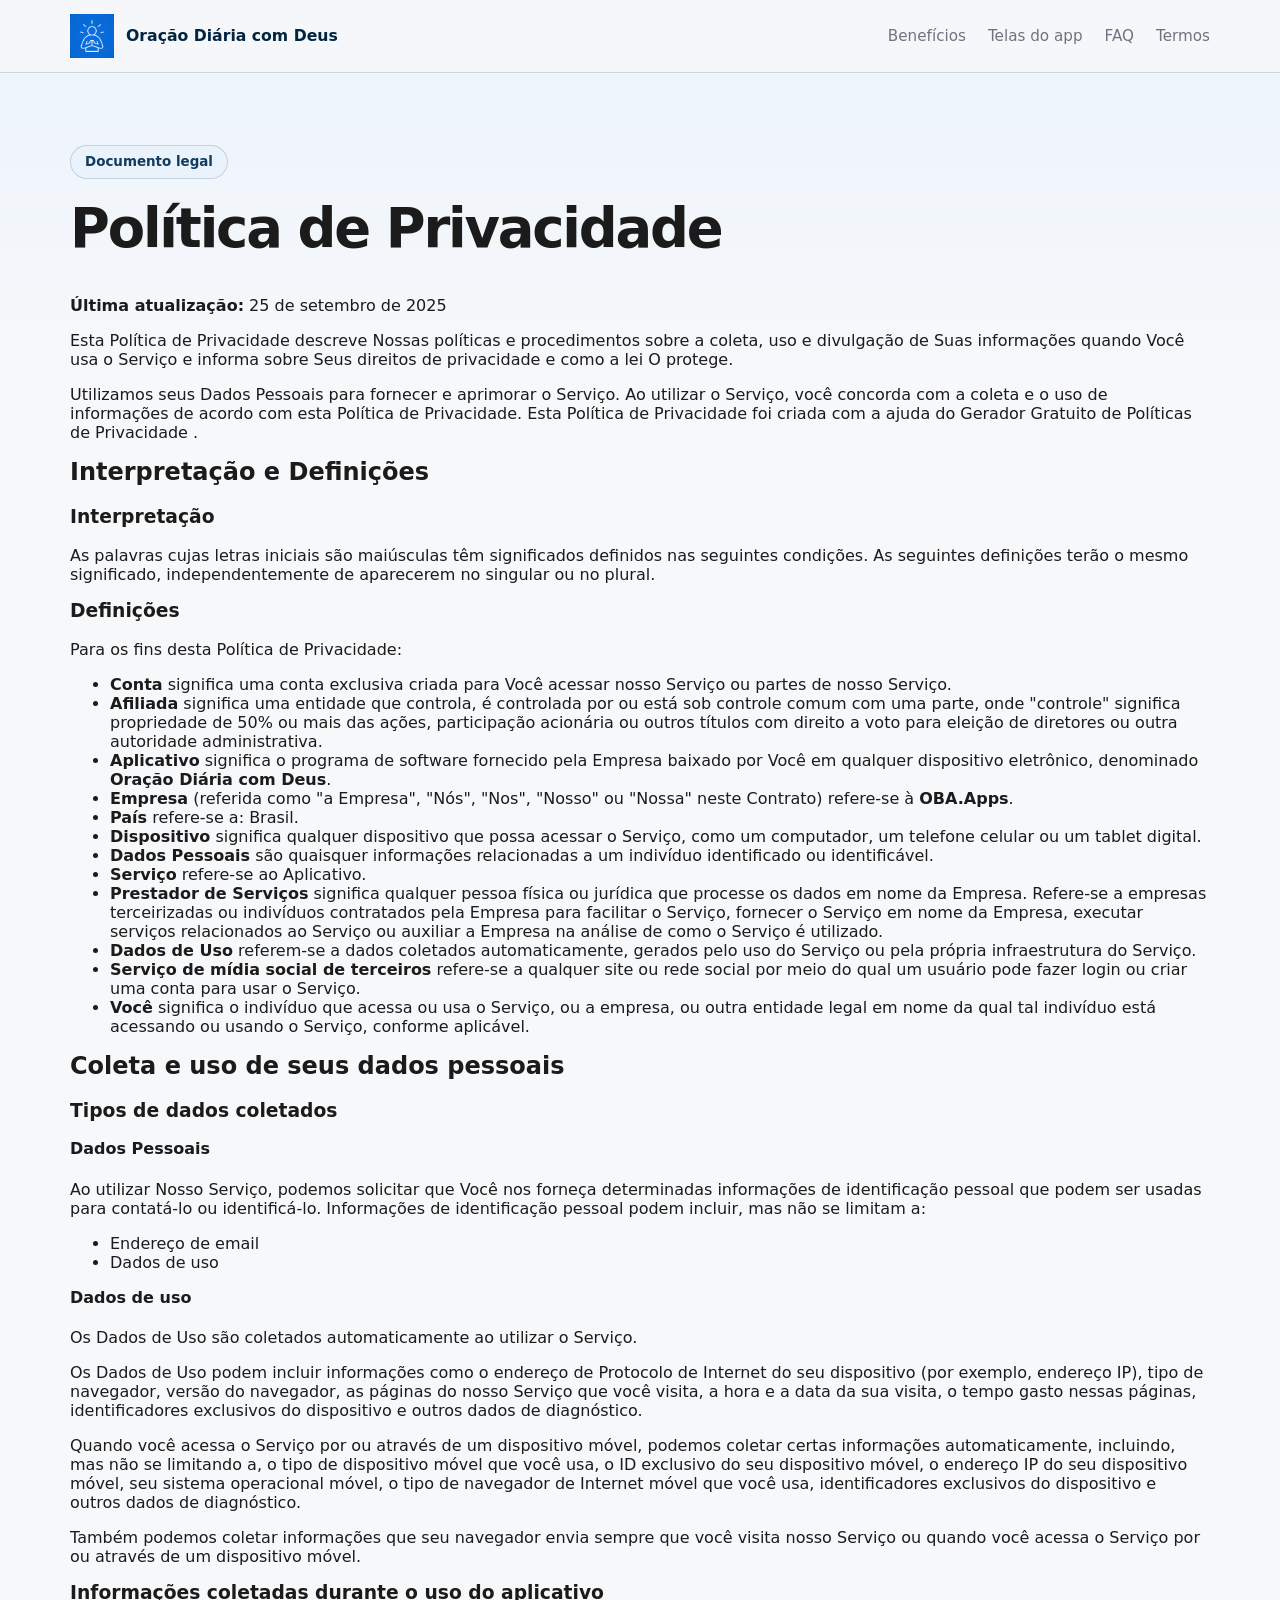
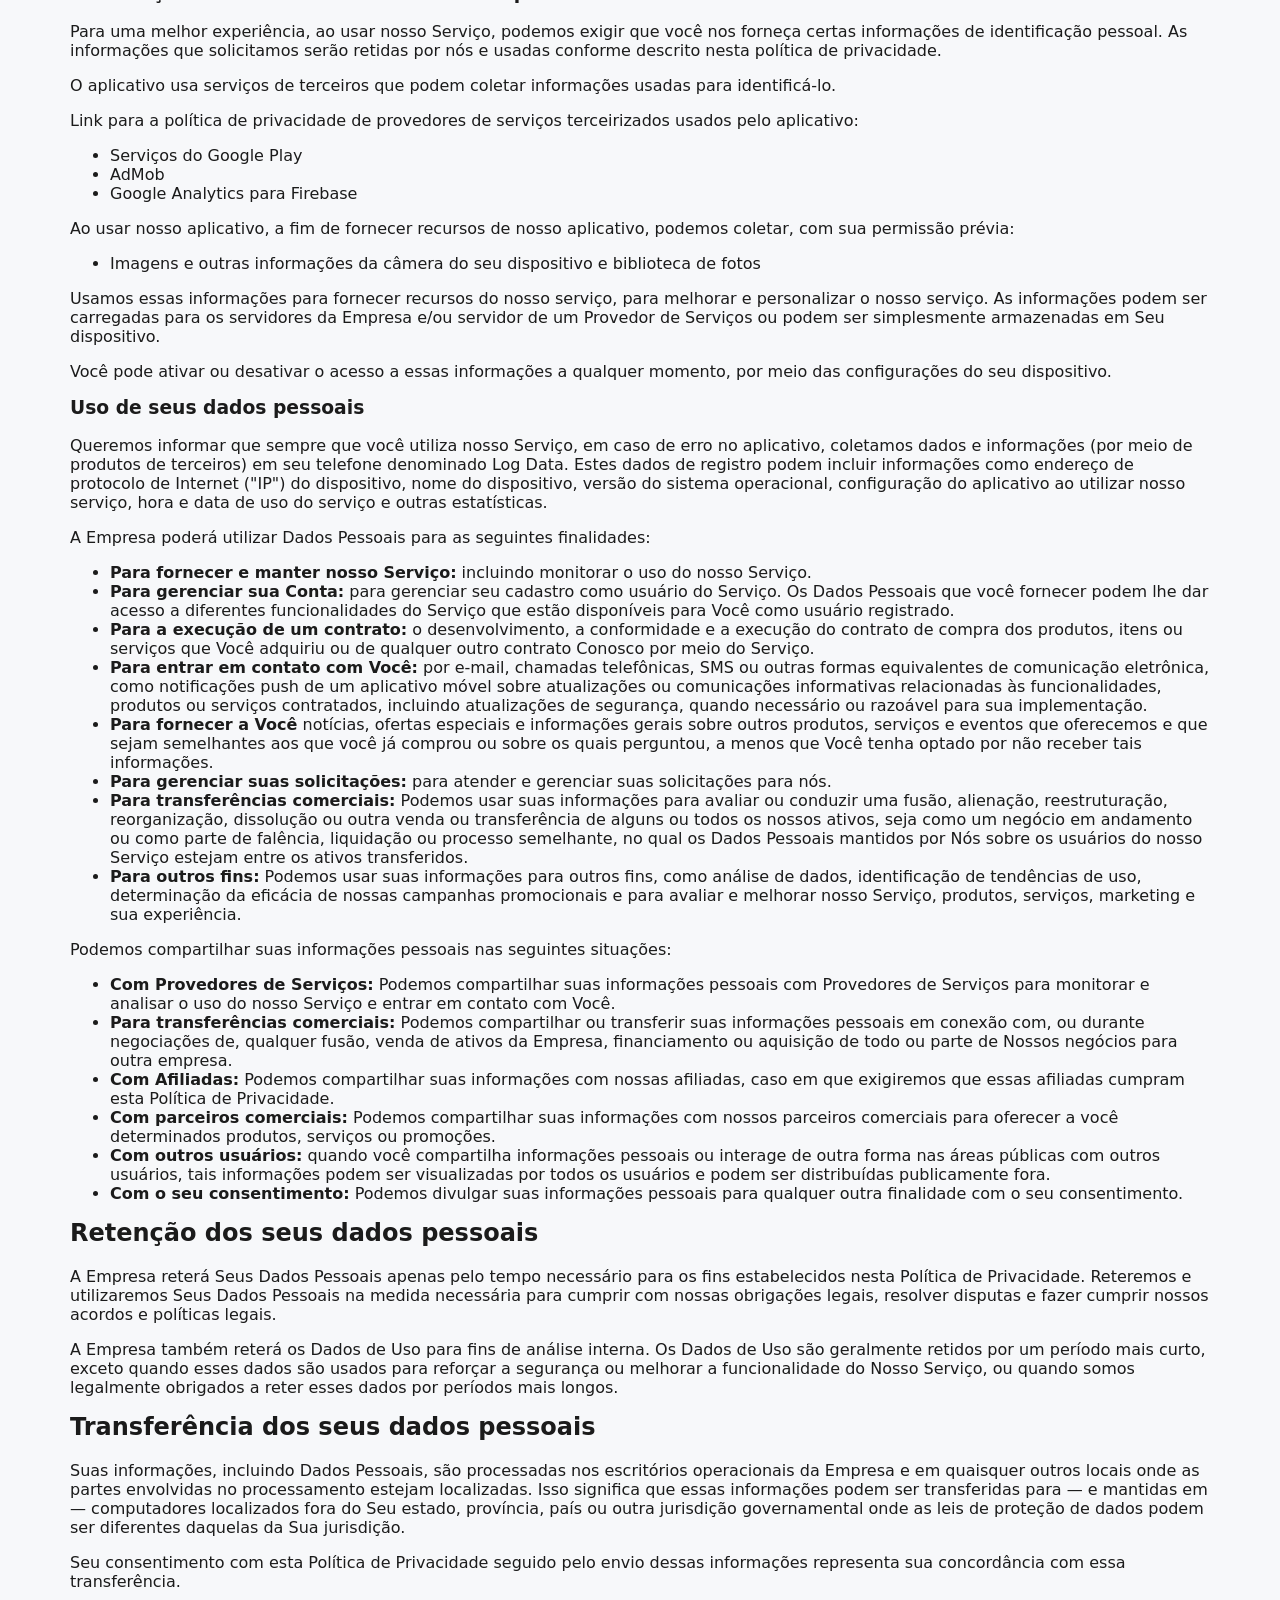
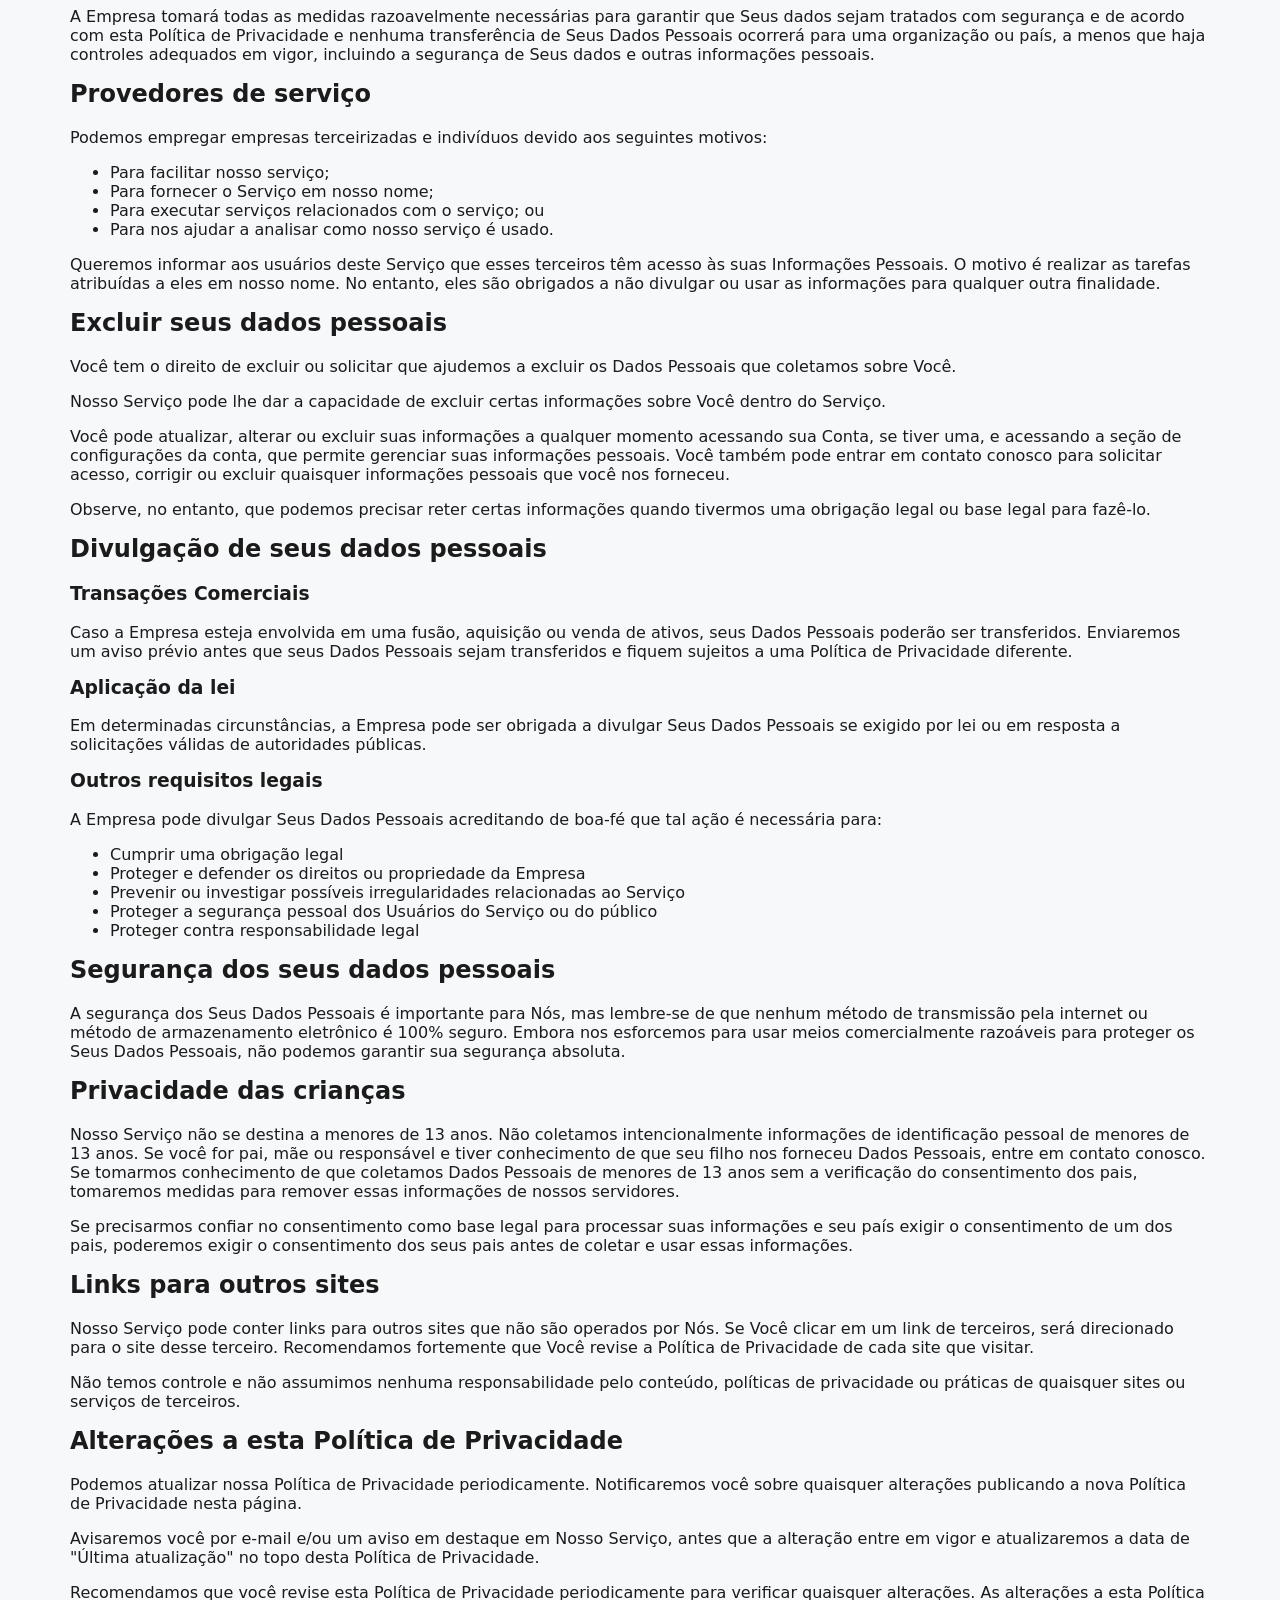
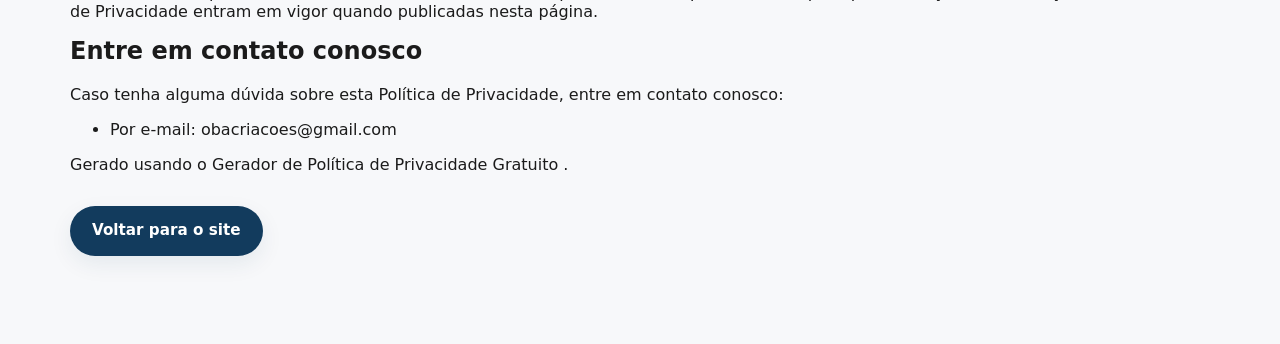
==== commit c3786ede: "Update privacy-policy.html" ====
--- a/privacy-policy.html
+++ b/privacy-policy.html
@@ -9,7 +9,7 @@
   <meta name="description"
     content="Leia a Política de Privacidade do aplicativo Oração Diária com Deus. Saiba como dados pessoais, dados de uso, publicidade, serviços de terceiros e segurança são tratados." />
   <meta name="robots" content="index, follow, max-image-preview:large" />
-  <meta name="theme-color" content="#0f172a" />
+  <meta name="theme-color" content="#0969D7" />
   <link rel="canonical" href="https://oracaodiariacomdeus.com.br/privacy-policy.html" />
 
   <meta property="og:locale" content="pt_BR" />
@@ -19,18 +19,19 @@
   <meta property="og:description"
     content="Consulte a Política de Privacidade do aplicativo Oração Diária com Deus." />
   <meta property="og:url" content="https://oracaodiariacomdeus.com.br/privacy-policy.html" />
-  <meta property="og:image" content="https://oracaodiariacomdeus.com.br/images/og-cover.jpg" />
+  <meta property="og:image" content="https://oracaodiariacomdeus.com.br/images/convite.png" />
   <meta property="og:image:alt" content="Política de Privacidade do aplicativo Oração Diária com Deus" />
 
   <meta name="twitter:card" content="summary_large_image" />
   <meta name="twitter:title" content="Política de Privacidade | Oração Diária com Deus" />
   <meta name="twitter:description"
     content="Leia a Política de Privacidade do aplicativo Oração Diária com Deus." />
-  <meta name="twitter:image" content="https://oracaodiariacomdeus.com.br/images/og-cover.jpg" />
+  <meta name="twitter:image" content="https://oracaodiariacomdeus.com.br/images/convite.png" />
 
   <link rel="preconnect" href="https://fonts.googleapis.com" />
   <link rel="preconnect" href="https://fonts.gstatic.com" crossorigin />
   <link href="https://fonts.googleapis.com/css2?family=Inter:wght@400;500;600;700;800&display=swap" rel="stylesheet" />
+  <link rel="icon" type="image/png" href="images/logo.png" />
   <link rel="stylesheet" href="styles.css" />
 
   <script type="application/ld+json">
@@ -61,7 +62,7 @@
   </script>
 </head>
 
-<body>
+<body class="legal-page">
   <div class="bg-orb orb-1"></div>
   <div class="bg-orb orb-2"></div>
   <div class="bg-grid"></div>
@@ -69,7 +70,7 @@
   <header class="site-header">
     <div class="container nav">
       <a href="index.html" class="brand" aria-label="Voltar para a página inicial">
-        <span class="brand-mark">✦</span>
+        <img src="images/logo.png" alt="" width="44" height="44">
         <span>Oração Diária com Deus</span>
       </a>
       <nav aria-label="Navegação principal">
@@ -393,4 +394,4 @@
   </main>
 </body>
 
-</html>+</html>
--- a/styles.css
+++ b/styles.css
@@ -1,479 +1,914 @@
 :root {
-  --bg: #08111f;
-  --bg-soft: rgba(255,255,255,0.06);
-  --card: rgba(255,255,255,0.08);
-  --card-strong: rgba(255,255,255,0.12);
-  --text: #f8fafc;
-  --muted: #cbd5e1;
-  --line: rgba(255,255,255,0.1);
-  --primary: #f8c96d;
-  --primary-2: #ffdca1;
-  --accent: #7dd3fc;
-  --shadow: 0 18px 60px rgba(0, 0, 0, 0.35);
-  --radius-xl: 28px;
-  --radius-lg: 22px;
-  --radius-md: 16px;
-  --container: 1160px;
-}
-
-* { box-sizing: border-box; }
-html { scroll-behavior: smooth; }
+  --primary: #123b5d;
+  --primary-strong: #002541;
+  --secondary: #2f6ea8;
+  --spiritual: #7d4db3;
+  --calm: #008c95;
+  --divine-light: #d4a64a;
+  --prayer: #27ae60;
+  --background: #f7f8fa;
+  --card: #ffffff;
+  --surface-low: #f4f3f6;
+  --surface-high: #e8e8eb;
+  --primary-surface: #eaf3fc;
+  --gold-surface: #fff3d8;
+  --success-surface: #eaf7ee;
+  --neutral-surface: #f1eff3;
+  --progress-track: #eaf1ff;
+  --text-primary: #1b1b1b;
+  --text-secondary: #6d7480;
+  --divider: #c2c7cf;
+  --inactive: #73777f;
+  --shadow-card: 0 14px 34px rgba(18, 59, 93, 0.10);
+  --shadow-soft: 0 8px 22px rgba(18, 59, 93, 0.08);
+  --shadow-elevated: 0 22px 54px rgba(18, 59, 93, 0.14);
+  --radius-sm: 8px;
+  --radius-md: 12px;
+  --radius-card: 18px;
+  --radius-lg: 24px;
+  --radius-pill: 999px;
+  --container: 1140px;
+}
+
+* {
+  box-sizing: border-box;
+}
+
+html {
+  scroll-behavior: smooth;
+}
+
 body {
   margin: 0;
-  font-family: 'Inter', system-ui, -apple-system, BlinkMacSystemFont, 'Segoe UI', sans-serif;
+  min-height: 100vh;
+  color: var(--text-primary);
+  font-family: "Lato", system-ui, -apple-system, BlinkMacSystemFont, "Segoe UI", sans-serif;
   background:
-    radial-gradient(circle at top, rgba(125, 211, 252, 0.18), transparent 22%),
-    linear-gradient(180deg, #09111e 0%, #0a1322 35%, #08111f 100%);
-  color: var(--text);
-  min-height: 100vh;
+    linear-gradient(180deg, rgba(234, 243, 252, 0.96), rgba(247, 248, 250, 0) 380px),
+    var(--background);
   overflow-x: hidden;
 }
 
-a { color: inherit; text-decoration: none; }
-img { max-width: 100%; display: block; }
-.container { width: min(calc(100% - 40px), var(--container)); margin: 0 auto; position: relative; z-index: 2; }
-
-.bg-grid {
-  position: fixed;
-  inset: 0;
-  background-image:
-    linear-gradient(rgba(255,255,255,0.04) 1px, transparent 1px),
-    linear-gradient(90deg, rgba(255,255,255,0.04) 1px, transparent 1px);
-  background-size: 38px 38px;
-  mask-image: radial-gradient(circle at center, black 35%, transparent 82%);
-  pointer-events: none;
-  z-index: 0;
-}
-
-.bg-orb {
-  position: fixed;
-  width: 34rem;
-  height: 34rem;
-  border-radius: 999px;
-  filter: blur(80px);
-  opacity: 0.22;
-  z-index: 0;
-  pointer-events: none;
-}
-.orb-1 { top: -10rem; left: -8rem; background: #f6c35a; }
-.orb-2 { right: -8rem; top: 8rem; background: #38bdf8; }
+a {
+  color: inherit;
+  text-decoration: none;
+}
+
+img {
+  display: block;
+  max-width: 100%;
+}
+
+h1,
+h2,
+h3,
+h4,
+p {
+  margin-top: 0;
+}
+
+h1,
+h2,
+h3,
+h4,
+.brand,
+.btn,
+.eyebrow,
+.shot-top,
+.feature-icon,
+.duration-list,
+.panel-top {
+  font-family: "Poppins", system-ui, -apple-system, BlinkMacSystemFont, "Segoe UI", sans-serif;
+}
+
+.container {
+  width: min(calc(100% - 40px), var(--container));
+  margin: 0 auto;
+}
 
 .site-header {
   position: sticky;
   top: 0;
-  z-index: 10;
+  z-index: 20;
+  background: rgba(247, 248, 250, 0.88);
+  border-bottom: 1px solid rgba(194, 199, 207, 0.72);
   backdrop-filter: blur(16px);
-  background: rgba(8, 17, 31, 0.55);
-  border-bottom: 1px solid rgba(255,255,255,0.06);
 }
 
 .nav {
   display: flex;
+  min-height: 72px;
   align-items: center;
   justify-content: space-between;
-  padding: 18px 0;
+  gap: 24px;
 }
 
 .brand {
   display: inline-flex;
   align-items: center;
   gap: 12px;
-  font-weight: 700;
-  letter-spacing: -0.02em;
+  color: var(--primary-strong);
+  font-size: 0.98rem;
+  font-weight: 700;
+  line-height: 1.25;
 }
 
 .brand-mark {
   display: inline-grid;
+  width: 38px;
+  height: 38px;
+  flex: 0 0 38px;
   place-items: center;
-  width: 34px;
-  height: 34px;
+  color: #ffffff;
+  font-size: 0.76rem;
+  font-weight: 700;
+  background: linear-gradient(135deg, var(--primary), var(--primary-strong));
+  border: 1px solid rgba(212, 166, 74, 0.55);
   border-radius: 12px;
-  color: #0f172a;
-  background: linear-gradient(135deg, var(--primary), var(--primary-2));
-  box-shadow: 0 10px 30px rgba(248, 201, 109, 0.3);
+  box-shadow: var(--shadow-soft);
 }
 
 nav {
   display: flex;
-  gap: 24px;
-  color: var(--muted);
-  font-size: 0.97rem;
-}
-
-nav a:hover { color: var(--text); }
+  align-items: center;
+  gap: 22px;
+  color: var(--text-secondary);
+  font-size: 0.95rem;
+  line-height: 1.2;
+}
+
+nav a {
+  transition: color 0.18s ease;
+}
+
+nav a:hover {
+  color: var(--primary);
+}
 
 .hero {
-  display: grid;
-  grid-template-columns: 1.08fr 0.92fr;
-  gap: 36px;
-  align-items: center;
-  padding: 84px 0 48px;
+  position: relative;
+  padding: 78px 0 48px;
+  overflow: hidden;
+}
+
+.free-badge {
+  position: fixed;
+  top: 84px;
+  right: max(16px, calc((100vw - var(--container)) / 2));
+  z-index: 30;
+  width: 126px;
+  height: auto;
+  border: 1px solid rgba(212, 166, 74, 0.55);
+  border-radius: 14px;
+  box-shadow: var(--shadow-soft);
+  transform: rotate(3deg);
+  pointer-events: none;
+}
+
+.hero-grid {
+  display: grid;
+  grid-template-columns: minmax(0, 1fr) minmax(360px, 0.9fr);
+  gap: 56px;
+  align-items: center;
+}
+
+.hero-copy {
+  max-width: 680px;
 }
 
 .eyebrow {
   display: inline-flex;
-  padding: 8px 14px;
-  border-radius: 999px;
-  background: rgba(248, 201, 109, 0.12);
-  border: 1px solid rgba(248, 201, 109, 0.18);
-  color: #fde7b0;
-  font-weight: 600;
-  font-size: 0.92rem;
-  margin-bottom: 20px;
-}
-
-h1, h2, h3, h4, p { margin-top: 0; }
+  min-height: 34px;
+  align-items: center;
+  padding: 7px 14px;
+  margin-bottom: 18px;
+  color: var(--primary);
+  font-size: 0.84rem;
+  font-weight: 700;
+  line-height: 1.25;
+  background: var(--primary-surface);
+  border: 1px solid rgba(18, 59, 93, 0.18);
+  border-radius: var(--radius-pill);
+}
+
 .hero h1 {
-  font-size: clamp(2.7rem, 5vw, 5rem);
-  line-height: 0.98;
-  letter-spacing: -0.05em;
-  max-width: 12ch;
+  max-width: 12.6ch;
   margin-bottom: 18px;
+  color: var(--primary-strong);
+  font-size: clamp(2.7rem, 5.4vw, 5rem);
+  font-weight: 700;
+  letter-spacing: 0;
+  line-height: 1.04;
 }
 
 .lead {
-  color: var(--muted);
-  font-size: 1.08rem;
-  line-height: 1.8;
-  max-width: 60ch;
+  max-width: 58ch;
   margin-bottom: 28px;
+  color: var(--text-secondary);
+  font-size: 1.13rem;
+  line-height: 1.65;
 }
 
 .hero-actions {
   display: flex;
-  gap: 14px;
   flex-wrap: wrap;
-  margin-bottom: 26px;
+  gap: 12px;
+  margin-bottom: 20px;
 }
 
 .btn {
   display: inline-flex;
+  min-height: 50px;
   align-items: center;
   justify-content: center;
-  min-height: 52px;
+  gap: 9px;
   padding: 0 22px;
-  border-radius: 16px;
-  font-weight: 700;
-  letter-spacing: -0.01em;
-  transition: transform .2s ease, box-shadow .2s ease, border-color .2s ease;
-}
-.btn:hover { transform: translateY(-2px); }
+  border: 0;
+  border-radius: var(--radius-pill);
+  font-size: 0.95rem;
+  font-weight: 700;
+  line-height: 1;
+  transition: transform 0.18s ease, box-shadow 0.18s ease, background-color 0.18s ease;
+}
+
+.btn:hover {
+  transform: translateY(-1px);
+}
+
 .btn-primary {
-  color: #0f172a;
-  background: linear-gradient(135deg, var(--primary), var(--primary-2));
-  box-shadow: 0 16px 40px rgba(248, 201, 109, 0.28);
-}
+  color: #ffffff;
+  background: var(--primary);
+  box-shadow: var(--shadow-soft);
+}
+
+.btn-primary:hover {
+  background: var(--primary-strong);
+}
+
 .btn-secondary {
-  color: var(--text);
-  background: rgba(255,255,255,0.04);
-  border: 1px solid rgba(255,255,255,0.1);
-}
-
-.mini-stats {
-  display: grid;
-  grid-template-columns: repeat(3, 1fr);
-  gap: 14px;
-  max-width: 720px;
-}
-
-.mini-stats div,
-.card,
-.step,
-.trust-card,
-.cta,
-.faq-item,
-.shot {
-  background: linear-gradient(180deg, rgba(255,255,255,0.08), rgba(255,255,255,0.05));
-  border: 1px solid var(--line);
-  box-shadow: var(--shadow);
-}
-
-.mini-stats div {
-  padding: 16px 18px;
-  border-radius: 20px;
-}
-.mini-stats strong { display: block; margin-bottom: 5px; font-size: 0.98rem; }
-.mini-stats span { color: var(--muted); font-size: 0.9rem; }
+  color: var(--primary);
+  background: #ffffff;
+  border: 1px solid rgba(18, 59, 93, 0.18);
+}
+
+.btn-store-icon {
+  width: 22px;
+  height: 22px;
+  object-fit: contain;
+  border-radius: 6px;
+}
+
+.hero-points {
+  display: flex;
+  flex-wrap: wrap;
+  gap: 10px;
+}
+
+.hero-points span {
+  display: inline-flex;
+  min-height: 32px;
+  align-items: center;
+  padding: 7px 12px;
+  color: var(--primary-strong);
+  font-size: 0.9rem;
+  background: #ffffff;
+  border: 1px solid rgba(194, 199, 207, 0.82);
+  border-radius: var(--radius-pill);
+  box-shadow: 0 4px 12px rgba(18, 59, 93, 0.05);
+}
 
 .hero-visual {
   position: relative;
-  min-height: 600px;
-  display: grid;
-  place-items: center;
-}
-
-.phone {
+  min-height: 640px;
+}
+
+.halo-card {
+  position: relative;
+  min-height: 640px;
+  border-radius: 32px;
+}
+
+.halo-card::before {
+  content: "";
   position: absolute;
-  width: 310px;
-  height: 620px;
-  border-radius: 44px;
-  border: 1px solid rgba(255,255,255,0.14);
-  background: linear-gradient(180deg, rgba(255,255,255,0.12), rgba(255,255,255,0.04));
-  box-shadow: var(--shadow);
-}
+  inset: 52px 14px 38px;
+  background:
+    radial-gradient(circle at 28% 22%, rgba(212, 166, 74, 0.24), transparent 30%),
+    linear-gradient(135deg, rgba(18, 59, 93, 0.13), rgba(0, 140, 149, 0.08));
+  border: 1px solid rgba(18, 59, 93, 0.10);
+  border-radius: 32px;
+}
+
+.phone-frame {
+  position: absolute;
+  width: 304px;
+  aspect-ratio: 9 / 19.2;
+  padding: 9px;
+  border: 1px solid rgba(194, 199, 207, 0.9);
+  border-radius: 34px;
+  background: var(--card);
+  box-shadow: var(--shadow-elevated);
+  overflow: hidden;
+}
+
+.phone-frame img {
+  width: 100%;
+  height: 100%;
+  border-radius: 26px;
+  object-fit: cover;
+  object-position: top center;
+}
+
+.phone-front {
+  right: 72px;
+  top: 0;
+  z-index: 2;
+}
+
 .phone-back {
-  transform: translate(70px, 20px) rotate(10deg);
-  opacity: 0.6;
-  background: linear-gradient(180deg, rgba(125, 211, 252, 0.25), rgba(255,255,255,0.03));
-}
-.phone-front {
+  right: 0;
+  top: 82px;
+  z-index: 1;
+  transform: rotate(5deg);
+  opacity: 0.82;
+}
+
+.value-strip {
+  display: grid;
+  grid-template-columns: repeat(3, minmax(0, 1fr));
+  gap: 1px;
+  margin-top: 10px;
   overflow: hidden;
+  background: var(--divider);
+  border: 1px solid var(--divider);
+  border-radius: var(--radius-card);
+  box-shadow: var(--shadow-card);
+}
+
+.value-strip div {
+  padding: 22px;
+  background: var(--card);
+}
+
+.value-strip strong,
+.value-strip span {
+  display: block;
+}
+
+.value-strip strong {
+  margin-bottom: 8px;
+  color: var(--primary-strong);
+  font-family: "Poppins", system-ui, sans-serif;
+  font-size: 1rem;
+}
+
+.value-strip span {
+  color: var(--text-secondary);
+  line-height: 1.55;
+}
+
+.section {
+  padding: 62px 0;
+}
+
+.section-soft {
+  background: #ffffff;
+  border-block: 1px solid rgba(194, 199, 207, 0.58);
+}
+
+.section-highlight {
+  color: #ffffff;
   background:
-    linear-gradient(180deg, rgba(255,255,255,0.12), rgba(255,255,255,0.06)),
-    radial-gradient(circle at top, rgba(248, 201, 109, 0.22), transparent 36%),
-    linear-gradient(180deg, #0f1a2c 0%, #0d1728 100%);
-}
-.phone-notch {
-  width: 128px;
-  height: 24px;
-  background: rgba(0,0,0,0.35);
-  border-radius: 0 0 18px 18px;
-  margin: 0 auto;
-}
-.screen-content {
-  padding: 26px 24px 22px;
-  display: flex;
-  flex-direction: column;
-  height: calc(100% - 24px);
-}
-.screen-badge {
-  align-self: flex-start;
-  margin-top: 10px;
-  font-size: 0.86rem;
-  padding: 7px 12px;
-  border-radius: 999px;
-  background: rgba(255,255,255,0.08);
-  border: 1px solid rgba(255,255,255,0.12);
-  color: #e5eefc;
-}
-.screen-content h3 { margin: 20px 0 12px; font-size: 1.6rem; letter-spacing: -0.03em; }
-.screen-verse {
-  color: #d8e1f1;
-  font-size: 0.98rem;
-  line-height: 1.75;
-  margin-bottom: 24px;
-}
-.screen-card {
-  padding: 16px;
-  border-radius: 20px;
-  background: rgba(255,255,255,0.08);
-  border: 1px solid rgba(255,255,255,0.1);
-  display: flex;
-  justify-content: space-between;
-  align-items: center;
+    linear-gradient(135deg, rgba(0, 37, 65, 0.98), rgba(18, 59, 93, 0.96)),
+    var(--primary-strong);
+}
+
+.section-heading {
+  max-width: 780px;
+  margin-bottom: 30px;
+}
+
+.section-heading h2,
+.split-copy h2,
+.conversion-card h2 {
   margin-bottom: 12px;
-}
-.screen-card.alt { background: rgba(248, 201, 109, 0.12); }
-.screen-card small { color: var(--muted); }
-.screen-footer {
-  margin-top: auto;
-  padding: 18px;
-  border-radius: 20px;
-  background: linear-gradient(135deg, rgba(248, 201, 109, 0.24), rgba(125, 211, 252, 0.2));
-  border: 1px solid rgba(255,255,255,0.12);
-  text-align: center;
-  font-weight: 600;
-}
-
-.section {
-  padding: 56px 0;
-}
-.section-soft {
-  padding: 64px 0;
-}
-.section-heading {
-  max-width: 760px;
-  margin-bottom: 28px;
-}
-.section-heading h2 {
+  color: var(--primary-strong);
   font-size: clamp(2rem, 4vw, 3.25rem);
-  line-height: 1.05;
-  letter-spacing: -0.045em;
-  margin-bottom: 14px;
-}
-.section-heading p {
-  color: var(--muted);
-  line-height: 1.75;
-}
-
-.trust-card {
-  padding: 26px 28px;
-  border-radius: 24px;
-  display: grid;
-  gap: 10px;
-}
-.trust-card span { color: #f4ddb2; font-weight: 600; }
-.trust-card strong { font-size: 1.2rem; letter-spacing: -0.03em; }
-
-.feature-grid {
-  display: grid;
-  grid-template-columns: repeat(3, 1fr);
+  font-weight: 700;
+  letter-spacing: 0;
+  line-height: 1.14;
+}
+
+.section-heading p,
+.split-copy p,
+.conversion-card p,
+.feature-card p,
+.faq-item p,
+.shot p,
+.footer-copy,
+.theme-copy p {
+  color: var(--text-secondary);
+  line-height: 1.65;
+}
+
+.feature-grid,
+.shots-grid {
+  display: grid;
+  grid-template-columns: repeat(3, minmax(0, 1fr));
   gap: 18px;
 }
-.card {
+
+.feature-card,
+.faq-item,
+.shot,
+.conversion-card,
+.theme-row {
+  background: var(--card);
+  border: 1px solid rgba(194, 199, 207, 0.76);
+  border-radius: var(--radius-card);
+  box-shadow: var(--shadow-card);
+}
+
+.feature-card {
   padding: 24px;
-  border-radius: var(--radius-lg);
-}
-.icon {
+}
+
+.feature-icon {
+  display: grid;
   width: 52px;
   height: 52px;
-  border-radius: 16px;
-  display: grid;
+  margin-bottom: 18px;
   place-items: center;
-  font-size: 1.45rem;
-  background: rgba(255,255,255,0.08);
+  color: #ffffff;
+  font-size: 0.78rem;
+  font-weight: 700;
+  border-radius: 14px;
+}
+
+.feature-icon.prayer { background: var(--prayer); }
+.feature-icon.devotional { background: var(--secondary); }
+.feature-icon.purpose { background: var(--primary); }
+.feature-icon.themes { background: var(--spiritual); }
+.feature-icon.calm { background: var(--calm); }
+.feature-icon.gold { background: var(--divine-light); }
+
+.feature-card h3,
+.theme-copy h3 {
+  margin-bottom: 10px;
+  color: var(--primary-strong);
+  font-size: 1.16rem;
+  font-weight: 700;
+  line-height: 1.28;
+}
+
+.feature-card p,
+.shot p {
+  margin-bottom: 0;
+}
+
+.split {
+  display: grid;
+  grid-template-columns: minmax(0, 1fr) minmax(320px, 0.78fr);
+  gap: 44px;
+  align-items: center;
+}
+
+.split-copy .eyebrow,
+.conversion-card.dark .eyebrow {
+  color: var(--primary-strong);
+  background: var(--gold-surface);
+  border-color: rgba(212, 166, 74, 0.5);
+}
+
+.split-copy h2,
+.split-copy p {
+  color: #ffffff;
+}
+
+.split-copy p {
+  color: rgba(255, 255, 255, 0.82);
+}
+
+.duration-list {
+  display: flex;
+  flex-wrap: wrap;
+  gap: 10px;
+  margin-top: 24px;
+}
+
+.duration-list span {
+  min-height: 36px;
+  padding: 8px 13px;
+  color: #ffffff;
+  font-size: 0.92rem;
+  font-weight: 700;
+  background: rgba(255, 255, 255, 0.10);
+  border: 1px solid rgba(212, 166, 74, 0.45);
+  border-radius: var(--radius-pill);
+}
+
+.purpose-panel {
+  padding: 24px;
+  color: var(--primary-strong);
+  background: #ffffff;
+  border: 1px solid rgba(212, 166, 74, 0.5);
+  border-radius: var(--radius-card);
+  box-shadow: 0 24px 56px rgba(0, 0, 0, 0.22);
+}
+
+.panel-top,
+.progress-row,
+.panel-actions {
+  display: flex;
+  align-items: center;
+  justify-content: space-between;
+  gap: 16px;
+}
+
+.panel-top {
+  margin-bottom: 28px;
+}
+
+.panel-top span,
+.progress-row {
+  color: var(--text-secondary);
+}
+
+.panel-top strong {
+  padding: 7px 12px;
+  color: var(--prayer);
+  background: var(--success-surface);
+  border-radius: var(--radius-pill);
+}
+
+.progress-row {
+  margin-bottom: 10px;
+  font-size: 0.94rem;
+}
+
+.progress-track {
+  height: 10px;
   margin-bottom: 18px;
-}
-.card h3 {
-  font-size: 1.2rem;
-  letter-spacing: -0.03em;
-  margin-bottom: 12px;
-}
-.card p,
-.step p,
-.faq-item p,
-.footer-copy {
-  color: var(--muted);
-  line-height: 1.8;
-}
-
-.shots-grid {
-  display: grid;
-  grid-template-columns: repeat(3, 1fr);
-  gap: 18px;
-}
+  overflow: hidden;
+  background: var(--progress-track);
+  border-radius: var(--radius-pill);
+}
+
+.progress-track span {
+  display: block;
+  height: 100%;
+  background: linear-gradient(90deg, var(--prayer), var(--calm));
+  border-radius: inherit;
+}
+
+.purpose-panel p {
+  margin-bottom: 22px;
+  color: var(--text-secondary);
+  line-height: 1.65;
+}
+
+.panel-actions span {
+  display: inline-flex;
+  min-height: 38px;
+  align-items: center;
+  justify-content: center;
+  padding: 8px 14px;
+  font-family: "Poppins", system-ui, sans-serif;
+  font-size: 0.88rem;
+  font-weight: 700;
+  border-radius: var(--radius-pill);
+}
+
+.panel-actions span:first-child {
+  color: var(--primary);
+  background: var(--primary-surface);
+}
+
+.panel-actions span:last-child {
+  color: #ffffff;
+  background: var(--primary);
+}
+
+.theme-row {
+  display: grid;
+  grid-template-columns: 280px minmax(0, 1fr);
+  gap: 24px;
+  align-items: center;
+  padding: 24px;
+}
+
+.theme-swatch {
+  display: grid;
+  grid-template-columns: repeat(4, 1fr);
+  gap: 10px;
+  padding: 18px;
+  background: var(--background);
+  border: 1px solid var(--divider);
+  border-radius: var(--radius-card);
+}
+
+.theme-swatch span {
+  display: block;
+  aspect-ratio: 1;
+  border-radius: 12px;
+}
+
+.theme-swatch span:nth-child(1) { background: var(--primary); }
+.theme-swatch span:nth-child(2) { background: var(--secondary); }
+.theme-swatch span:nth-child(3) { background: var(--divine-light); }
+.theme-swatch span:nth-child(4) { background: var(--prayer); }
+
+.theme-swatch strong {
+  grid-column: 1 / -1;
+  color: var(--primary-strong);
+  font-family: "Poppins", system-ui, sans-serif;
+}
+
+.theme-copy p {
+  margin-bottom: 0;
+}
+
 .shot {
   padding: 14px;
-  border-radius: 24px;
-}
+  color: #ffffff;
+  background:
+    linear-gradient(135deg, rgba(18, 59, 93, 0.98), rgba(47, 110, 168, 0.92)),
+    var(--primary);
+  border-color: rgba(212, 166, 74, 0.36);
+}
+
 .shot-top {
-  color: #dbeafe;
-  font-size: 0.92rem;
-  margin-bottom: 12px;
-  padding-left: 6px;
-}
+  padding: 4px 6px 12px;
+  color: #ffffff;
+  font-size: 0.9rem;
+  font-weight: 700;
+}
+
 .shot-body {
+  display: grid;
   aspect-ratio: 10 / 18;
-  border-radius: 20px;
-  display: grid;
-  place-items: end start;
-  padding: 18px;
-  font-size: 1.3rem;
-  font-weight: 700;
-  letter-spacing: -0.03em;
-}
-.shot-gradient-1 { background: linear-gradient(180deg, #2b446f, #0d1728 75%); }
-.shot-gradient-2 { background: linear-gradient(180deg, #6f542b, #1e1a12 75%); }
-.shot-gradient-3 { background: linear-gradient(180deg, #2d5c54, #0e1618 75%); }
-
-.steps {
-  display: grid;
-  grid-template-columns: repeat(3, 1fr);
+  place-items: center;
+  margin-inline: -14px;
+  overflow: hidden;
+  background: var(--background);
+}
+
+.shot-body img {
+  width: 100%;
+  height: 100%;
+  object-fit: cover;
+  object-position: top center;
+}
+
+.shot p {
+  padding: 14px 6px 4px;
+  color: rgba(255, 255, 255, 0.88);
+  font-size: 0.96rem;
+}
+
+.conversion-grid {
+  display: grid;
+  grid-template-columns: minmax(0, 0.9fr) minmax(0, 1.1fr);
   gap: 18px;
 }
-.step {
-  padding: 26px;
-  border-radius: 24px;
-}
-.step-number {
-  display: inline-grid;
-  place-items: center;
-  width: 42px;
-  height: 42px;
-  border-radius: 14px;
-  background: linear-gradient(135deg, var(--primary), var(--primary-2));
-  color: #0f172a;
-  font-weight: 800;
-  margin-bottom: 18px;
-}
-
-.cta {
-  padding: 30px;
-  border-radius: 30px;
-  display: flex;
-  gap: 20px;
-  align-items: center;
-  justify-content: space-between;
-}
-.cta h2 {
-  margin-bottom: 10px;
-  font-size: clamp(1.8rem, 3vw, 2.8rem);
-  letter-spacing: -0.04em;
-}
-.cta p { color: var(--muted); margin-bottom: 0; }
+
+.conversion-grid-single {
+  grid-template-columns: 1fr;
+}
+
+.conversion-card {
+  padding: 28px;
+}
+
+.conversion-card.dark {
+  color: #ffffff;
+  background:
+    linear-gradient(135deg, rgba(0, 37, 65, 0.98), rgba(18, 59, 93, 0.96)),
+    var(--primary-strong);
+  border-color: rgba(212, 166, 74, 0.45);
+}
+
+.conversion-card.dark h2,
+.conversion-card.dark p {
+  color: #ffffff;
+}
+
+.conversion-card.dark p {
+  color: rgba(255, 255, 255, 0.84);
+}
+
+.conversion-card .btn {
+  margin-top: 8px;
+  background: var(--divine-light);
+  color: var(--primary-strong);
+}
 
 .faq-list {
   display: grid;
-  gap: 16px;
-}
+  gap: 14px;
+}
+
 .faq-item {
-  border-radius: 20px;
   padding: 2px 20px;
-}
+  box-shadow: var(--shadow-soft);
+}
+
 .faq-item summary {
   cursor: pointer;
   list-style: none;
-  font-weight: 700;
   padding: 18px 0;
-}
-.faq-item summary::-webkit-details-marker { display: none; }
-.faq-item p { padding-bottom: 18px; margin-bottom: 0; }
-code {
-  background: rgba(255,255,255,0.08);
-  border: 1px solid rgba(255,255,255,0.12);
-  padding: 3px 7px;
-  border-radius: 8px;
+  color: var(--primary-strong);
+  font-family: "Poppins", system-ui, sans-serif;
+  font-weight: 700;
+}
+
+.faq-item summary::-webkit-details-marker {
+  display: none;
+}
+
+.faq-item p {
+  padding-bottom: 18px;
+  margin-bottom: 0;
 }
 
 .site-footer {
   padding: 20px 0 54px;
 }
+
 .footer-grid {
   display: grid;
   grid-template-columns: 1.4fr 1fr 1fr;
   gap: 28px;
-  border-top: 1px solid rgba(255,255,255,0.08);
   padding-top: 28px;
-}
-.footer-brand { margin-bottom: 14px; }
+  border-top: 1px solid var(--divider);
+}
+
+.footer-brand {
+  margin-bottom: 14px;
+}
+
 .site-footer h4 {
   margin-bottom: 12px;
+  color: var(--primary-strong);
+  font-family: "Poppins", system-ui, sans-serif;
   font-size: 1rem;
-}
+  font-weight: 700;
+}
+
 .site-footer a {
   display: block;
-  color: var(--muted);
   margin-bottom: 10px;
-}
-.site-footer a:hover { color: var(--text); }
-
-.reveal, .reveal-delay {
+  color: var(--text-secondary);
+}
+
+.site-footer a:hover {
+  color: var(--primary);
+}
+
+.reveal,
+.reveal-delay {
   opacity: 0;
-  transform: translateY(22px);
-  transition: opacity .8s ease, transform .8s ease;
-}
-.reveal-delay { transition-delay: .16s; }
-.reveal.visible, .reveal-delay.visible {
+  transform: translateY(18px);
+  transition: opacity 0.65s ease, transform 0.65s ease;
+}
+
+.reveal-delay {
+  transition-delay: 0.12s;
+}
+
+.reveal.visible,
+.reveal-delay.visible {
   opacity: 1;
   transform: translateY(0);
 }
 
 @media (max-width: 1024px) {
-  .hero { grid-template-columns: 1fr; }
-  .hero-visual { min-height: 520px; }
-  .feature-grid, .shots-grid, .steps, .footer-grid { grid-template-columns: 1fr 1fr; }
-  .cta { flex-direction: column; align-items: flex-start; }
+  .hero-grid,
+  .split,
+  .conversion-grid {
+    grid-template-columns: 1fr;
+  }
+
+  .hero-visual,
+  .halo-card {
+    min-height: 560px;
+  }
+
+  .phone-front {
+    right: calc(50% - 108px);
+  }
+
+  .phone-back {
+    right: calc(50% - 214px);
+  }
+
+  .feature-grid,
+  .shots-grid,
+  .footer-grid {
+    grid-template-columns: repeat(2, minmax(0, 1fr));
+  }
+
+  .value-strip {
+    grid-template-columns: 1fr;
+  }
 }
 
 @media (max-width: 760px) {
-  nav { display: none; }
-  .container { width: min(calc(100% - 28px), var(--container)); }
-  .hero { padding-top: 58px; }
-  .mini-stats, .feature-grid, .shots-grid, .steps, .footer-grid { grid-template-columns: 1fr; }
-  .hero-visual { min-height: 420px; }
-  .phone { width: 248px; height: 500px; }
-  .phone-back { transform: translate(36px, 14px) rotate(10deg); }
-  .screen-content h3 { font-size: 1.4rem; }
-  .section { padding: 42px 0; }
-  .cta { padding: 22px; border-radius: 24px; }
-}
+  .container {
+    width: min(calc(100% - 28px), var(--container));
+  }
+
+  .nav {
+    min-height: 64px;
+  }
+
+  nav {
+    display: none;
+  }
+
+  .brand {
+    font-size: 0.92rem;
+  }
+
+  .hero {
+    padding: 76px 0 30px;
+  }
+
+  .free-badge {
+    top: 76px;
+    right: 12px;
+    width: 104px;
+  }
+
+  .hero-grid {
+    gap: 30px;
+  }
+
+  .hero h1 {
+    font-size: clamp(2.3rem, 13vw, 3.55rem);
+    line-height: 1.08;
+  }
+
+  .lead {
+    font-size: 1.02rem;
+  }
+
+  .hero-actions,
+  .btn {
+    width: 100%;
+  }
+
+  .hero-visual,
+  .halo-card {
+    min-height: 430px;
+  }
+
+  .phone-frame {
+    width: 224px;
+    padding: 7px;
+    border-radius: 28px;
+  }
+
+  .phone-frame img {
+    border-radius: 22px;
+  }
+
+  .phone-front {
+    right: calc(50% - 86px);
+  }
+
+  .phone-back {
+    right: calc(50% - 152px);
+    top: 48px;
+  }
+
+  .feature-grid,
+  .shots-grid,
+  .footer-grid,
+  .theme-row {
+    grid-template-columns: 1fr;
+  }
+
+  .section {
+    padding: 44px 0;
+  }
+
+  .section-heading h2,
+  .split-copy h2,
+  .conversion-card h2 {
+    line-height: 1.18;
+  }
+
+  .purpose-panel,
+  .feature-card,
+  .conversion-card,
+  .theme-row {
+    padding: 22px;
+  }
+
+  .panel-top,
+  .panel-actions {
+    align-items: flex-start;
+    flex-direction: column;
+  }
+}
